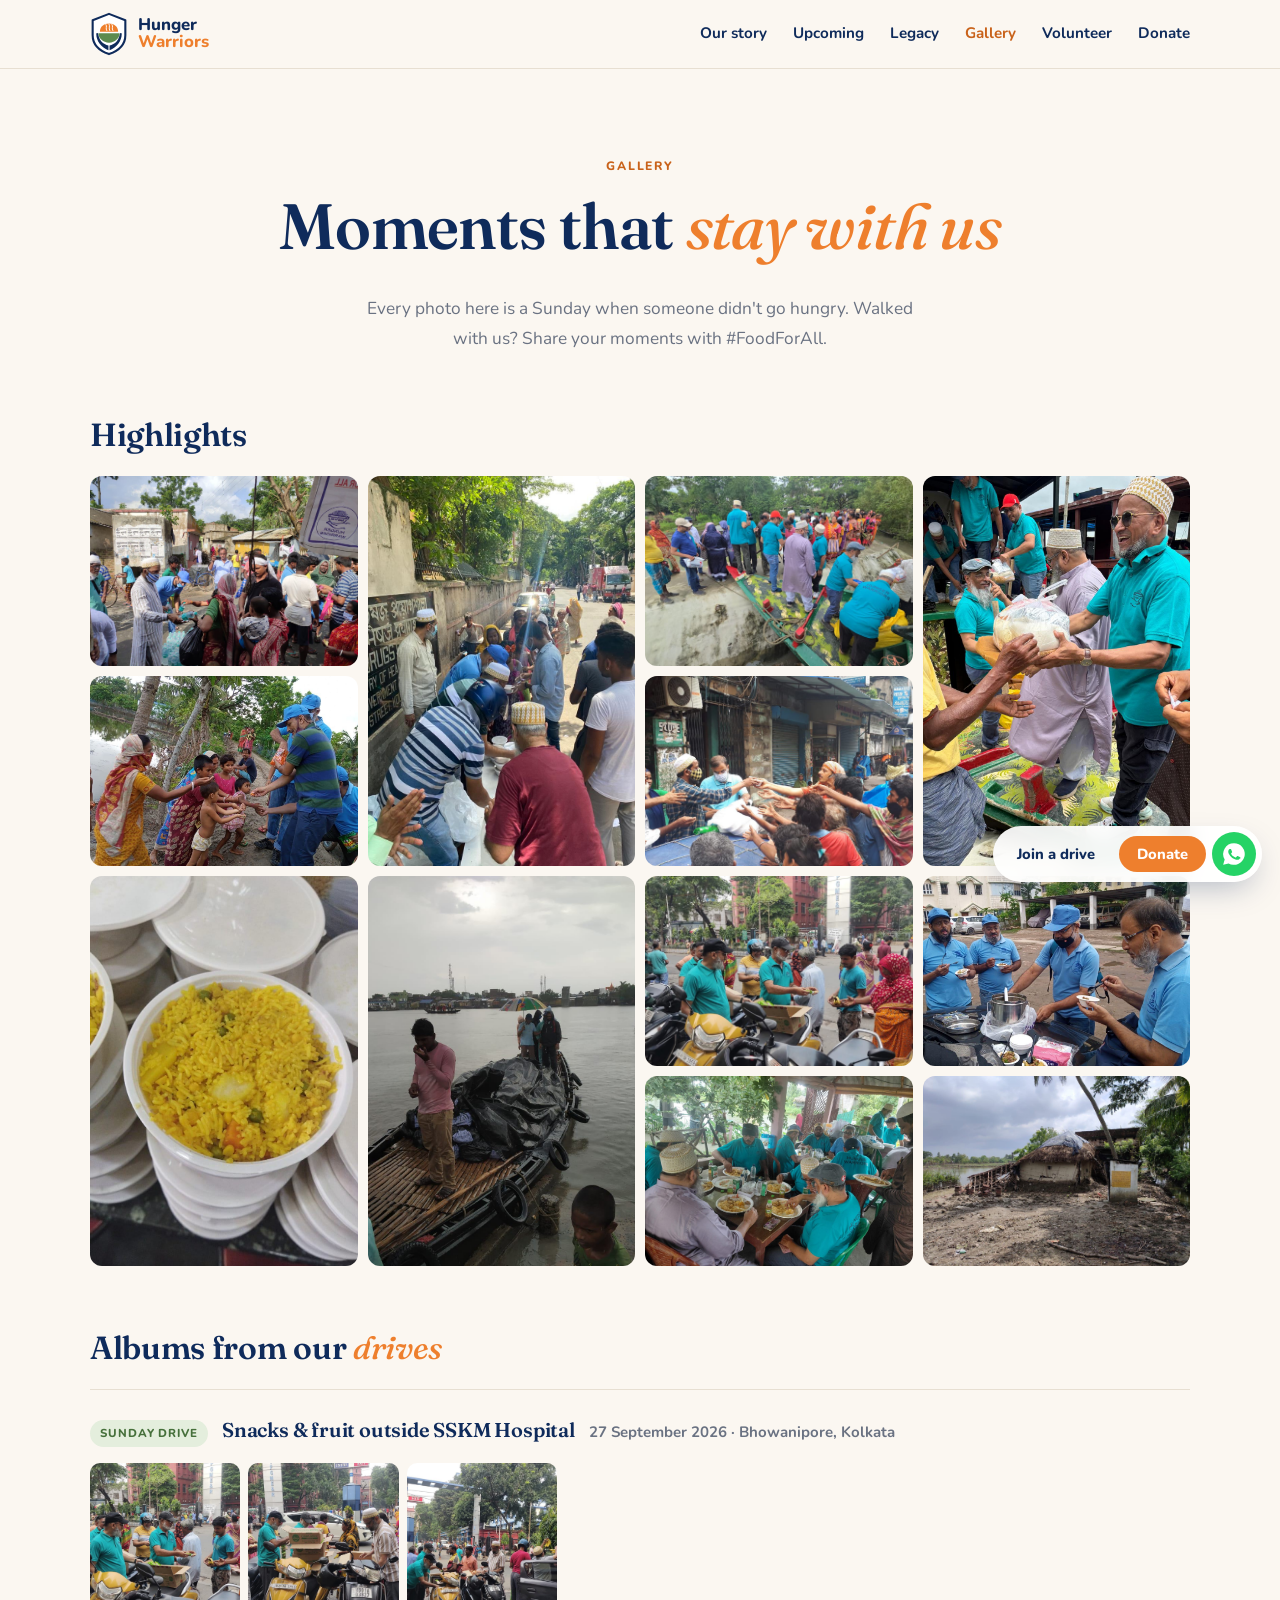
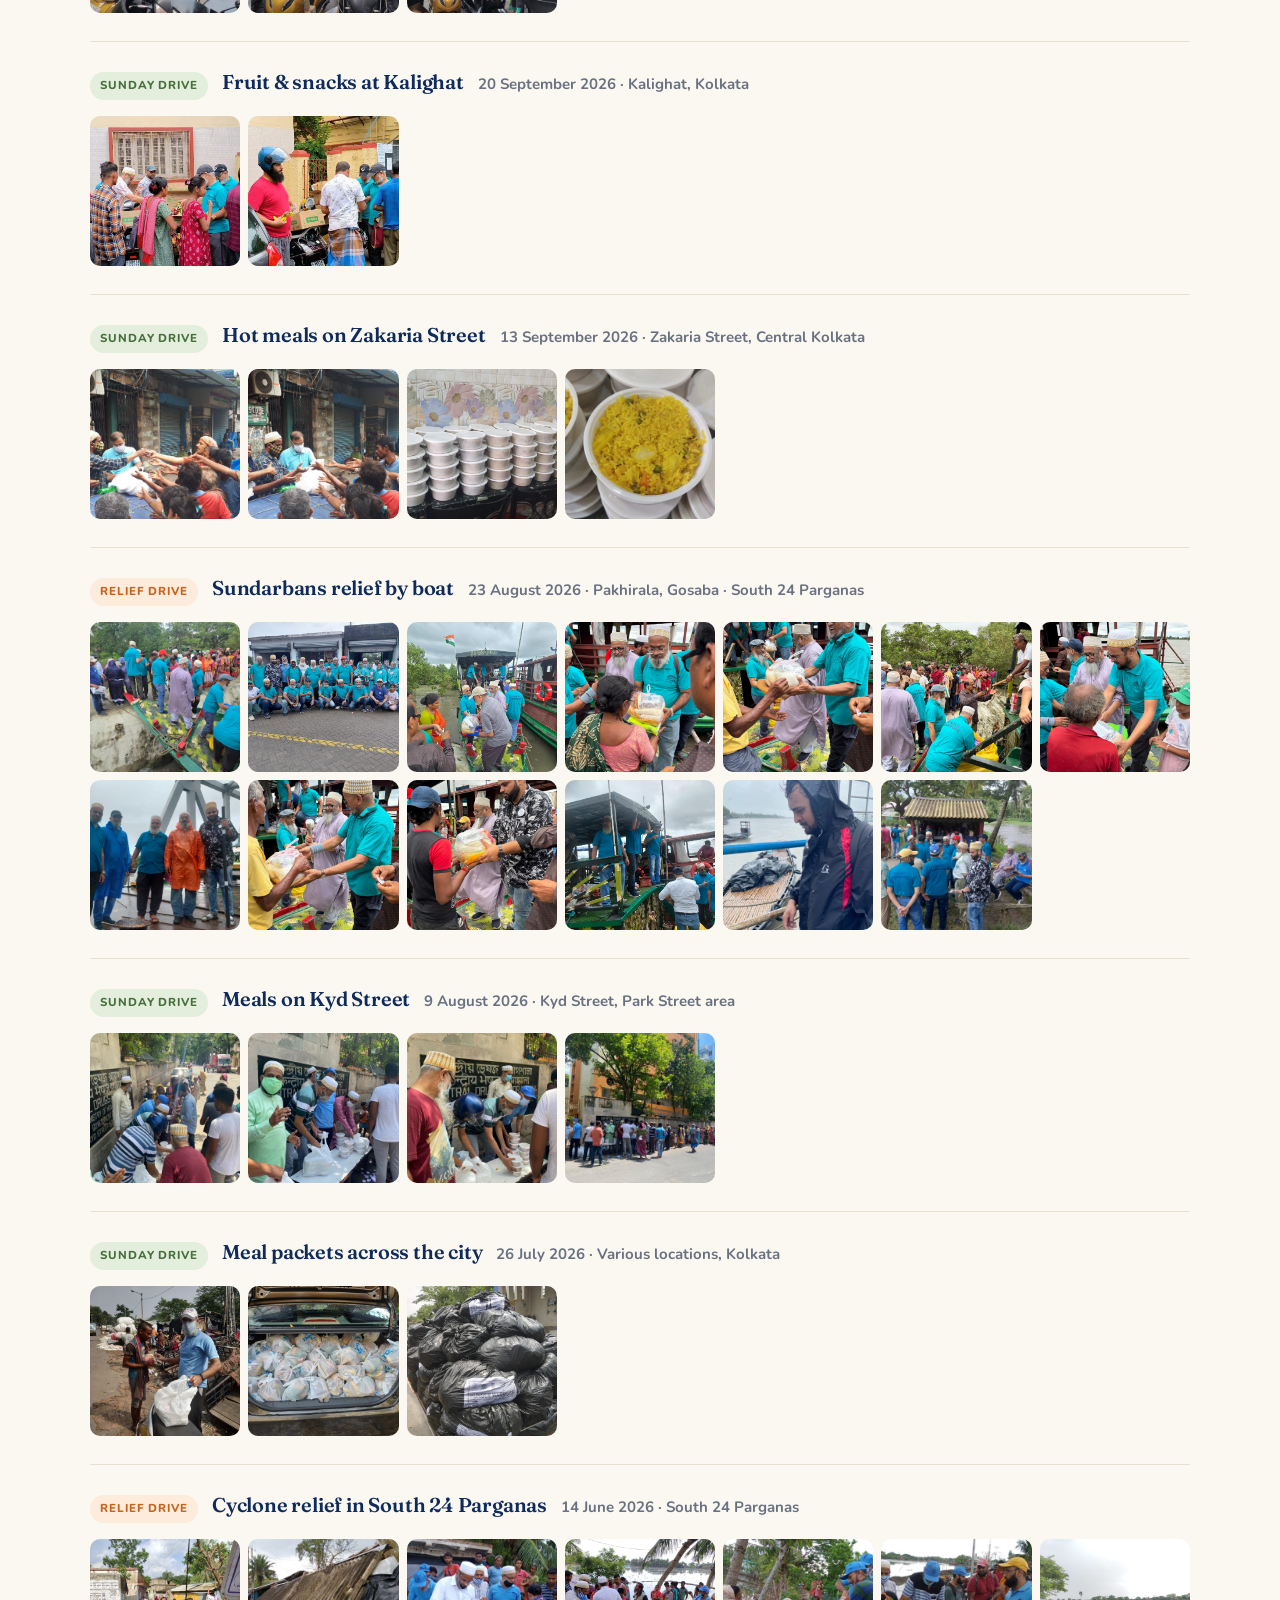
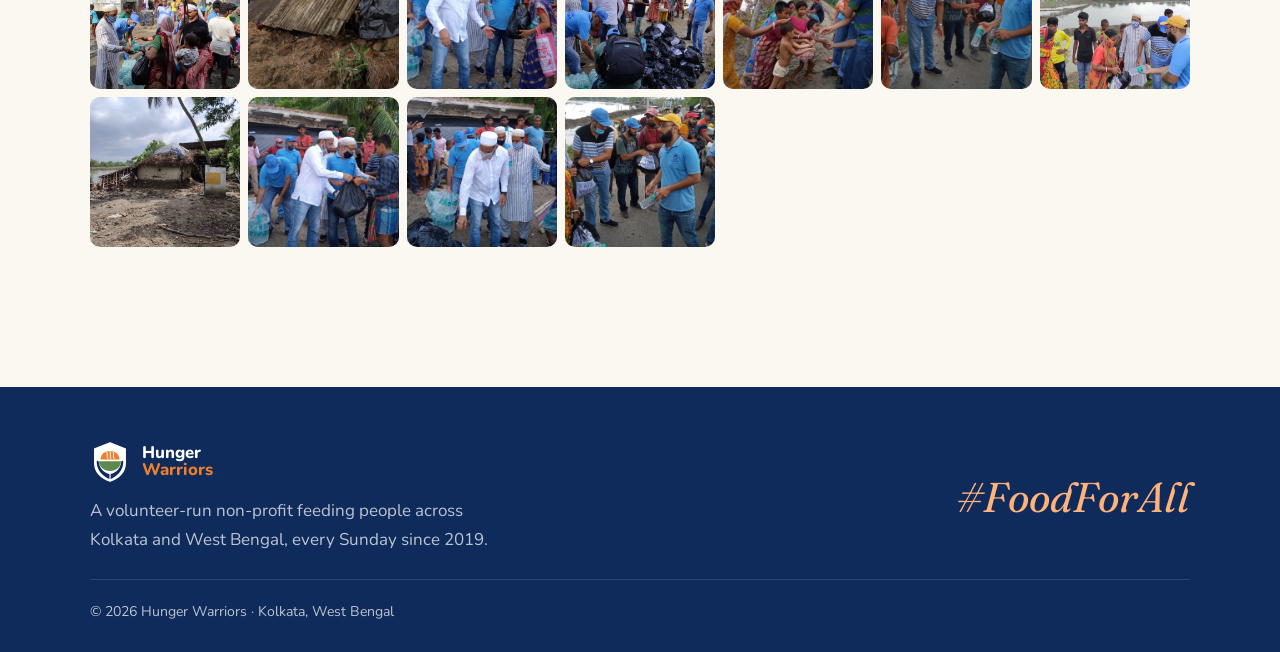
==== gallery.html @ 37ff7c11 "version 1" ====
<!doctype html>
<html lang="en">
<head>
  <meta charset="utf-8">
  <meta name="viewport" content="width=device-width, initial-scale=1">
  <title>Gallery · Hunger Warriors</title>
  <meta name="description" content="Photos from Hunger Warriors' Sunday food drives and relief drives across Kolkata and West Bengal. #FoodForAll">
  <meta name="theme-color" content="#0F2B5B">
  <meta property="og:title" content="Gallery · Hunger Warriors">
  <meta property="og:image" content="assets/img/team-group-photo.jpg">

  <link rel="icon" href="assets/logo-mark.svg" type="image/svg+xml">
  <link rel="preconnect" href="https://fonts.googleapis.com">
  <link rel="preconnect" href="https://fonts.gstatic.com" crossorigin>
  <link href="https://fonts.googleapis.com/css2?family=Fraunces:ital,opsz,wght@0,9..144,600;1,9..144,500&family=Nunito:wght@400;600;700;800&display=swap" rel="stylesheet">
  <link rel="stylesheet" href="css/style.css">
</head>
<body class="page-sub">
  <!-- Content comes from content/site.json ("gallery" for highlights, "pastDrives" for the albums). -->
  <a class="skip-link" href="#main">Skip to content</a>

  <header class="site-header scrolled">
    <div class="container header-inner">
      <a href="index.html" class="brand" aria-label="Hunger Warriors home">
        <img src="assets/logo-mark.svg" alt="" width="38" height="44">
        <span class="brand-word"><span class="bw-1">Hunger</span><span class="bw-2">Warriors</span></span>
      </a>
      <nav class="nav" id="nav" aria-label="Main">
        <a href="index.html#about">Our story</a>
        <a href="index.html#upcoming">Upcoming</a>
        <a href="index.html#legacy">Legacy</a>
        <a href="gallery.html" aria-current="page">Gallery</a>
        <a href="index.html#involved">Volunteer</a>
        <a href="index.html#donate">Donate</a>
      </nav>
      <button class="nav-toggle" aria-controls="nav" aria-expanded="false" aria-label="Open menu">
        <span></span><span></span><span></span>
      </button>
    </div>
  </header>

  <main id="main">
    <section class="page-intro">
      <div class="container">
        <p class="eyebrow" data-bind="gallery.eyebrow"></p>
        <h1 data-bind-rich="gallery.heading"></h1>
        <p class="lede" data-bind="gallery.intro"></p>
      </div>
    </section>

    <section class="gallery-block">
      <div class="container">
        <h2 class="block-title" data-bind-rich="gallery.highlightsHeading"></h2>
        <div class="gallery" id="gallery-grid"></div>
      </div>
    </section>

    <section class="gallery-block">
      <div class="container">
        <h2 class="block-title" data-bind-rich="gallery.albumsHeading"></h2>
        <div id="albums"></div>
      </div>
    </section>
  </main>

  <footer class="site-footer">
    <div class="container footer-grid">
      <div>
        <div class="footer-logo">
          <img src="assets/logo-mark.svg" alt="" width="40" height="46">
          <span class="brand-word"><span class="bw-1">Hunger</span><span class="bw-2">Warriors</span></span>
        </div>
        <p data-bind="footer.blurb"></p>
      </div>
      <p class="footer-hashtag" data-bind="site.hashtag"></p>
      <p class="footer-legal">© <span id="year"></span> <span data-bind="site.name"></span> · <span data-bind="site.city"></span></p>
    </div>
  </footer>

  <div class="dock is-active" id="dock">
    <a class="dock-btn dock-join" href="index.html#upcoming" data-bind="floatingButtons.join"></a>
    <a class="dock-btn dock-donate" href="index.html#donate" data-bind="floatingButtons.donate"></a>
    <a class="dock-wa" data-wa aria-label="Chat with us on WhatsApp">
      <svg viewBox="0 0 24 24" aria-hidden="true"><path d="M12 2a10 10 0 0 0-8.6 15.1L2 22l5-1.3A10 10 0 1 0 12 2zm5.3 14.1c-.2.6-1.3 1.2-1.8 1.2-.5.1-1 .1-3.2-.7-2.7-1.1-4.4-3.8-4.5-4-.1-.2-1.1-1.4-1.1-2.7s.7-1.9.9-2.2c.2-.3.5-.3.7-.3h.5c.2 0 .4 0 .6.5l.8 2c.1.2.1.4 0 .5l-.3.5-.4.4c-.1.1-.3.3-.1.6.2.3.7 1.2 1.6 1.9 1.1.9 2 1.2 2.3 1.4.3.1.5.1.6-.1l.9-1.1c.2-.3.4-.2.6-.1l1.9.9c.3.1.5.2.5.3.1.2.1.7-.1 1.3z"/></svg>
    </a>
  </div>

  <dialog class="lightbox" id="lightbox" aria-label="Photo viewer">
    <button class="lb-close" aria-label="Close">×</button>
    <button class="lb-nav lb-prev" aria-label="Previous photo">‹</button>
    <figure><img alt=""><figcaption></figcaption></figure>
    <button class="lb-nav lb-next" aria-label="Next photo">›</button>
  </dialog>

  <script src="js/main.js" defer></script>
</body>
</html>
---- css/style.css ----
/* =========================================================
   Hunger Warriors — styles
   Brand colours come from the logo. Edit the tokens to retheme.
   ========================================================= */

:root {
  --navy: #0F2B5B;
  --navy-deep: #0A1E40;
  --orange: #EE7F2D;
  --orange-deep: #C9621A;
  --orange-soft: #FDEBDC;
  --green: #5C8A4E;
  --green-deep: #46703B;
  --green-soft: #E4EEDD;
  --cream: #FBF7F1;
  --tint: #F4EEE4;
  --ink: #1C2434;
  --body: #3D4555;
  --muted: #6A7282;
  --line: #E7DFD2;

  --font-display: "Fraunces", Georgia, serif;
  --font-body: "Nunito", system-ui, -apple-system, "Segoe UI", sans-serif;

  --radius: 16px;
  --shadow: 0 1px 2px rgba(15, 43, 91, .05), 0 10px 30px -14px rgba(15, 43, 91, .22);
  --header-h: 68px;
}

/* ---------- Base ---------- */
*, *::before, *::after { box-sizing: border-box; }
html { scroll-behavior: smooth; scroll-padding-top: var(--header-h); -webkit-text-size-adjust: 100%; }
body {
  margin: 0; font-family: var(--font-body); font-size: 1.0625rem; line-height: 1.7;
  color: var(--body); background: var(--cream); -webkit-font-smoothing: antialiased; overflow-x: hidden;
}
img { max-width: 100%; display: block; }
a { color: inherit; }
button { font: inherit; }
[hidden] { display: none !important; }
h1, h2, h3 { font-family: var(--font-display); font-weight: 600; line-height: 1.15; margin: 0 0 .5em; color: var(--navy); letter-spacing: -.01em; }
h2 { font-size: clamp(1.9rem, 3.6vw, 2.7rem); }
h3 { font-size: 1.25rem; }
h1 em, h2 em { font-style: italic; font-weight: 500; color: var(--orange); }
p { margin: 0 0 1em; }

.container { width: 100%; max-width: 1140px; margin: 0 auto; padding: 0 20px; }
.section { padding: clamp(64px, 9vw, 112px) 0; }
.section-tint { background: var(--tint); }
.section-head { text-align: center; max-width: 620px; margin: 0 auto 48px; }
.lede { font-size: 1.08rem; color: var(--muted); }
.eyebrow { font-weight: 800; font-size: .76rem; letter-spacing: .16em; text-transform: uppercase; color: var(--orange-deep); margin-bottom: 12px; }
.eyebrow-light { color: #FFC08F; }
.muted { color: var(--muted); }
.small { font-size: .9rem; }
.center-actions { display: flex; flex-wrap: wrap; justify-content: center; align-items: center; gap: 14px 28px; margin-top: 36px; }
.text-link { font-weight: 800; color: var(--orange-deep); text-decoration: none; }
.text-link:hover { text-decoration: underline; }

.tag {
  display: inline-block; font-size: .72rem; font-weight: 800; letter-spacing: .08em; text-transform: uppercase;
  padding: 4px 10px; border-radius: 999px; background: var(--green-soft); color: var(--green-deep);
}
.tag-relief { background: var(--orange-soft); color: var(--orange-deep); }

.skip-link { position: absolute; left: -9999px; top: 8px; background: var(--navy); color: #fff; padding: 8px 14px; border-radius: 8px; z-index: 100; }
.skip-link:focus { left: 8px; }
:focus-visible { outline: 3px solid var(--orange); outline-offset: 3px; border-radius: 4px; }

.load-error { background: #FCE8E4; color: #8A2C1B; padding: 16px 20px; font-weight: 700; position: relative; z-index: 100; }

/* ---------- Buttons ---------- */
.btn {
  display: inline-flex; align-items: center; justify-content: center; gap: .5em;
  font: 800 1rem/1 var(--font-body); padding: 15px 26px; border-radius: 999px;
  text-decoration: none; border: 2px solid transparent; cursor: pointer;
  transition: transform .2s ease, background-color .2s ease, color .2s ease;
}
.btn:hover { transform: translateY(-2px); }
.btn-sm { padding: 9px 18px; font-size: .92rem; }
.btn-orange { background: var(--orange); color: #fff; }
.btn-orange:hover { background: var(--orange-deep); }
.btn-green { background: var(--green); color: #fff; }
.btn-green:hover { background: var(--green-deep); }
.btn-ghost { color: #fff; border-color: rgba(255, 255, 255, .75); }
.btn-ghost:hover { background: #fff; color: var(--navy); }
.btn-outline { border-color: var(--navy); color: var(--navy); background: transparent; }
.btn-outline:hover { background: var(--navy); color: #fff; }

/* ---------- Header ---------- */
.site-header { position: fixed; inset: 0 0 auto; z-index: 50; height: var(--header-h); transition: background-color .3s, box-shadow .3s; }
.site-header.scrolled { background: rgba(251, 247, 241, .95); backdrop-filter: blur(10px); -webkit-backdrop-filter: blur(10px); box-shadow: 0 1px 0 var(--line); }
.header-inner { height: 100%; display: flex; align-items: center; justify-content: space-between; }
.brand { display: flex; align-items: center; gap: 10px; text-decoration: none; }
.brand img { width: 38px; height: auto; }
.brand-word { display: flex; flex-direction: column; font-weight: 800; line-height: 1; font-size: 1.05rem; }
.bw-1 { color: #fff; transition: color .3s; }
.bw-2 { color: var(--orange); }
.scrolled .bw-1 { color: var(--navy); }

.nav { display: flex; align-items: center; gap: 26px; }
.nav a:not(.btn) { color: #fff; text-decoration: none; font-weight: 700; font-size: .95rem; transition: color .3s; }
.nav a:not(.btn):hover { color: #FFC08F; }
.scrolled .nav a:not(.btn) { color: var(--navy); }
.scrolled .nav a:not(.btn):hover, .nav a[aria-current="page"] { color: var(--orange-deep) !important; }

.nav-toggle { display: none; background: none; border: 0; width: 44px; height: 44px; padding: 10px; cursor: pointer; }
.nav-toggle span { display: block; height: 2px; background: #fff; margin: 5px 0; border-radius: 2px; transition: transform .3s, opacity .3s, background-color .3s; }
.scrolled .nav-toggle span, .nav-open .nav-toggle span { background: var(--navy); }
.nav-open .nav-toggle span:nth-child(1) { transform: translateY(7px) rotate(45deg); }
.nav-open .nav-toggle span:nth-child(2) { opacity: 0; }
.nav-open .nav-toggle span:nth-child(3) { transform: translateY(-7px) rotate(-45deg); }

/* ---------- Hero ---------- */
.hero { position: relative; min-height: 100vh; min-height: 100svh; display: flex; align-items: flex-end; color: #fff; overflow: hidden; background: var(--navy-deep); }
.hero-img { position: absolute; inset: 0; width: 100%; height: 100%; object-fit: cover; object-position: center 30%; }
.hero-shade { position: absolute; inset: 0; background: linear-gradient(0deg, rgba(10, 30, 64, .94) 0%, rgba(10, 30, 64, .72) 32%, rgba(10, 30, 64, .12) 62%, rgba(10, 30, 64, .35) 100%); }
.hero-content { position: relative; padding-top: 120px; padding-bottom: clamp(88px, 12vh, 130px); }
.hero h1 { color: #fff; font-size: clamp(2.5rem, 6vw, 4.6rem); max-width: 14ch; margin-bottom: 18px; }
.hero h1 em { color: #FFB27A; }
.hero-intro { max-width: 560px; font-size: clamp(1.04rem, 1.5vw, 1.18rem); color: rgba(255, 255, 255, .88); margin-bottom: 30px; }
.hero-actions { display: flex; flex-wrap: wrap; gap: 12px; }

/* ---------- Impact ---------- */
.impact { position: relative; z-index: 2; margin-top: -48px; }
.impact-grid { display: grid; grid-template-columns: repeat(4, 1fr); background: #fff; border-radius: var(--radius); box-shadow: var(--shadow); }
.stat { text-align: center; padding: 26px 12px; }
.stat + .stat { border-left: 1px solid var(--line); }
.stat-num { display: block; font-family: var(--font-display); font-size: clamp(1.8rem, 3.2vw, 2.5rem); font-weight: 600; color: var(--navy); line-height: 1.1; margin-bottom: 4px; }
.stat-label { font-weight: 700; color: var(--muted); font-size: .9rem; }

/* ---------- About ---------- */
.about-grid { display: grid; grid-template-columns: 1fr 1.05fr; gap: clamp(36px, 6vw, 80px); align-items: center; }
.about-img { width: 100%; aspect-ratio: 4 / 5; object-fit: cover; border-radius: var(--radius); box-shadow: var(--shadow); }
.mv { display: grid; grid-template-columns: 1fr 1fr; gap: 16px; margin-top: 28px; }
.mv > div { background: #fff; border-radius: 12px; padding: 20px; border-top: 3px solid var(--orange); }
.mv > div + div { border-top-color: var(--green); }
.mv h3 { font-size: 1.08rem; margin-bottom: .3em; }
.mv p { font-size: .96rem; color: var(--muted); margin: 0; }

/* ---------- What we do ---------- */
.work-grid { display: grid; grid-template-columns: 1fr 1fr; gap: 24px; }
.work-card { background: #fff; border-radius: var(--radius); overflow: hidden; box-shadow: var(--shadow); }
.work-card img { width: 100%; aspect-ratio: 16 / 9; object-fit: cover; }
.work-body { padding: 24px 26px 28px; }
.work-body .tag { margin-bottom: 12px; }
.work-body p { margin: 0; color: var(--muted); }

/* ---------- Upcoming ---------- */
.upcoming-grid { display: grid; grid-template-columns: .85fr 1.15fr; gap: clamp(32px, 5vw, 64px); align-items: start; }
.regular-card { background: var(--navy); color: rgba(255, 255, 255, .85); border-radius: var(--radius); padding: 24px 26px; margin-top: 8px; }
.regular-title { display: flex; align-items: center; gap: 10px; font-family: var(--font-display); font-size: 1.35rem; color: #fff; margin-bottom: 14px; }
.dot { width: 10px; height: 10px; border-radius: 50%; background: #7BD66B; box-shadow: 0 0 0 4px rgba(123, 214, 107, .25); }
.regular-card dl { display: grid; grid-template-columns: auto 1fr; gap: 8px 18px; margin: 0; font-size: .96rem; }
.regular-card dt { font-weight: 800; color: #FFC08F; }
.regular-card dd { margin: 0; }

.schedule { list-style: none; margin: 0; padding: 0; display: grid; gap: 14px; }
.drive { display: grid; grid-template-columns: auto 1fr auto; gap: 18px; align-items: center; background: #fff; border-radius: var(--radius); padding: 18px 20px; border: 1px solid var(--line); }
.drive-relief { border-color: rgba(238, 127, 45, .5); background: linear-gradient(90deg, var(--orange-soft), #fff 40%); }
.drive-date { width: 62px; text-align: center; border-radius: 12px; background: var(--tint); padding: 8px 0; line-height: 1.1; }
.drive-relief .drive-date { background: var(--orange); color: #fff; }
.dd-day { display: block; font-family: var(--font-display); font-size: 1.6rem; font-weight: 600; color: var(--navy); }
.drive-relief .dd-day { color: #fff; }
.dd-month { font-size: .75rem; font-weight: 800; text-transform: uppercase; letter-spacing: .1em; }
.drive-info h3 { font-size: 1.12rem; margin: 6px 0 2px; }
.drive-meta { font-size: .92rem; font-weight: 700; color: var(--navy); margin: 0; }
.drive-note { font-size: .92rem; color: var(--muted); margin: 4px 0 0; }
.drive-join { font-weight: 800; color: var(--green-deep); text-decoration: none; border: 2px solid var(--green); border-radius: 999px; padding: 8px 16px; font-size: .9rem; transition: background .2s, color .2s; }
.drive-join:hover { background: var(--green); color: #fff; }
.schedule-empty { padding: 24px; background: #fff; border-radius: var(--radius); color: var(--muted); }

/* ---------- Past drives ---------- */
.past-grid { display: grid; grid-template-columns: 1fr 1fr; gap: 24px; }
.past-card { background: #fff; border-radius: var(--radius); overflow: hidden; box-shadow: var(--shadow); display: flex; flex-direction: column; }
.past-photo { position: relative; padding: 0; border: 0; cursor: zoom-in; display: block; background: var(--tint); }
.past-photo img { width: 100%; aspect-ratio: 16 / 9; object-fit: cover; transition: opacity .3s; }
.past-photo:hover img { opacity: .9; }
.photo-count { position: absolute; right: 12px; bottom: 12px; background: rgba(10, 30, 64, .8); color: #fff; font-size: .8rem; font-weight: 800; padding: 5px 11px; border-radius: 999px; }
.past-body { padding: 22px 24px 26px; }
.past-meta { display: flex; align-items: center; gap: 10px; font-size: .88rem; font-weight: 700; color: var(--muted); margin-bottom: 10px; }
.past-body h3 { margin-bottom: 2px; }
.past-loc { font-size: .92rem; font-weight: 700; color: var(--navy); opacity: .75; margin-bottom: 10px; }
.past-body > p:not(.past-meta):not(.past-loc) { font-size: .98rem; }
.past-stats { list-style: none; padding: 14px 0 0; margin: 0; border-top: 1px solid var(--line); display: flex; flex-wrap: wrap; gap: 8px 22px; font-size: .9rem; color: var(--muted); }
.past-stats strong { font-family: var(--font-display); font-size: 1.2rem; color: var(--navy); font-weight: 600; margin-right: 3px; }

/* ---------- Gallery ---------- */
.gallery { display: grid; grid-template-columns: repeat(4, 1fr); grid-auto-rows: 190px; grid-auto-flow: dense; gap: 10px; }
.g-item { padding: 0; border: 0; overflow: hidden; border-radius: 12px; background: var(--tint); cursor: zoom-in; }
.g-item.tall { grid-row: span 2; }
.g-item img { width: 100%; height: 100%; object-fit: cover; transition: transform .6s ease; }
.g-item:hover img { transform: scale(1.04); }

/* ---------- Gallery page ---------- */
.page-sub { background: var(--cream); }
.page-intro { padding: calc(var(--header-h) + clamp(48px, 7vw, 88px)) 0 24px; text-align: center; }
.page-intro h1 { font-size: clamp(2.4rem, 5.5vw, 4rem); }
.page-intro h1 em { font-style: italic; font-weight: 500; color: var(--orange); }
.page-intro .lede { max-width: 560px; margin: 0 auto; }
.gallery-block { padding: 40px 0 24px; }
.gallery-block:last-of-type { padding-bottom: clamp(72px, 9vw, 112px); }
.block-title { font-size: clamp(1.5rem, 2.8vw, 2rem); margin-bottom: 22px; }
.album { padding: 28px 0; border-top: 1px solid var(--line); }
.album-head { display: flex; flex-wrap: wrap; align-items: baseline; gap: 6px 14px; margin-bottom: 16px; }
.album-head h3 { margin: 0; }
.album-head p { margin: 0; color: var(--muted); font-size: .94rem; font-weight: 700; }
.album-grid { display: grid; grid-template-columns: repeat(auto-fill, minmax(150px, 1fr)); gap: 8px; }
.album-item { padding: 0; border: 0; aspect-ratio: 1; overflow: hidden; border-radius: 10px; cursor: zoom-in; background: var(--tint); }
.album-item img { width: 100%; height: 100%; object-fit: cover; transition: transform .5s ease; }
.album-item:hover img { transform: scale(1.05); }

/* ---------- Lightbox ---------- */
.lightbox { border: 0; padding: 0; background: transparent; max-width: 100vw; max-height: 100vh; width: 100vw; height: 100vh; }
.lightbox::backdrop { background: rgba(8, 18, 38, .94); }
.lightbox[open] { display: grid; place-items: center; }
.lightbox figure { margin: 0; text-align: center; }
.lightbox img { max-width: min(92vw, 1400px); max-height: 82vh; border-radius: 8px; object-fit: contain; margin: 0 auto; }
.lightbox figcaption { color: rgba(255, 255, 255, .8); font-size: .92rem; margin-top: 12px; padding: 0 16px; }
.lb-close, .lb-nav { position: fixed; background: rgba(255, 255, 255, .12); color: #fff; border: 0; border-radius: 50%; width: 48px; height: 48px; font-size: 2rem; line-height: 1; cursor: pointer; display: grid; place-items: center; }
.lb-close:hover, .lb-nav:hover { background: rgba(255, 255, 255, .25); }
.lb-close { top: 16px; right: 16px; }
.lb-prev { left: 16px; top: 50%; transform: translateY(-50%); }
.lb-next { right: 16px; top: 50%; transform: translateY(-50%); }

/* ---------- Get involved ---------- */
.join-card { display: grid; grid-template-columns: 1fr 1fr; gap: clamp(32px, 5vw, 56px); background: #fff; border-radius: 22px; padding: clamp(26px, 4.5vw, 52px); box-shadow: var(--shadow); max-width: 1100px; }
.ways { list-style: none; padding: 0; margin: 20px 0 0; display: grid; gap: 14px; }
.ways li { padding-left: 18px; border-left: 3px solid var(--green-soft); font-size: .98rem; color: var(--muted); }
.ways strong { display: block; color: var(--navy); }
.join-form { display: grid; grid-template-columns: 1fr 1fr; gap: 14px; align-content: start; }
.field { display: flex; flex-direction: column; gap: 6px; }
.field-full { grid-column: 1 / -1; }
.field label { font-weight: 800; font-size: .86rem; color: var(--navy); }
.opt { font-weight: 600; color: var(--muted); }
.field input, .field select, .field textarea {
  font: inherit; font-size: 1rem; color: var(--ink); width: 100%;
  padding: 12px 14px; border: 1.5px solid var(--line); border-radius: 10px; background: var(--cream);
  transition: border-color .2s, box-shadow .2s, background-color .2s;
}
.field input:focus, .field select:focus, .field textarea:focus { outline: none; border-color: var(--green); background: #fff; box-shadow: 0 0 0 4px var(--green-soft); }
.field .invalid { border-color: #C9412B; }
.form-error { grid-column: 1 / -1; color: #B23A26; font-weight: 700; margin: 0; font-size: .92rem; }

/* ---------- Donate ---------- */
.donate { background: var(--navy-deep); color: rgba(255, 255, 255, .85); }
.donate h2 { color: #fff; }
.donate h2 em { color: #FFB27A; }
.donate .lede { color: rgba(255, 255, 255, .75); }
.donate-grid { display: grid; grid-template-columns: 1.1fr .9fr; gap: clamp(36px, 6vw, 80px); align-items: center; }
.tax-note { font-size: .92rem; margin-top: 16px; }

/* Impact calculator */
.calc { margin-top: 26px; padding: 26px; border-radius: 20px; background: rgba(255, 255, 255, .05); border: 1px solid rgba(255, 255, 255, .12); }
.calc h3 { color: #fff; font-size: 1.15rem; margin-bottom: 14px; }
.calc-amount { display: flex; align-items: baseline; gap: 6px; border-bottom: 2px solid rgba(255, 255, 255, .25); padding-bottom: 6px; margin-bottom: 18px; cursor: text; transition: border-color .2s; }
.calc-amount:focus-within { border-color: var(--orange); }
.calc-rupee { font-family: var(--font-display); font-size: 2.2rem; color: #FFB27A; }
.calc-amount input { flex: 1; min-width: 0; background: none; border: 0; outline: none; color: #fff; font-family: var(--font-display); font-weight: 600; font-size: clamp(2.2rem, 5vw, 3rem); line-height: 1.1; padding: 0; }
.calc-range { -webkit-appearance: none; appearance: none; width: 100%; height: 6px; border-radius: 99px; background: linear-gradient(90deg, var(--orange) var(--fill, 0%), rgba(255, 255, 255, .18) var(--fill, 0%)); outline: none; cursor: pointer; }
.calc-range::-webkit-slider-thumb { -webkit-appearance: none; width: 24px; height: 24px; border-radius: 50%; background: #fff; border: 5px solid var(--orange); box-shadow: 0 2px 8px rgba(0, 0, 0, .3); }
.calc-range::-moz-range-thumb { width: 16px; height: 16px; border-radius: 50%; background: #fff; border: 5px solid var(--orange); }
.calc-presets { display: flex; flex-wrap: wrap; gap: 8px; margin: 18px 0 22px; }
.chip { background: transparent; color: rgba(255, 255, 255, .85); border: 1.5px solid rgba(255, 255, 255, .25); border-radius: 999px; padding: 6px 14px; font-weight: 700; font-size: .88rem; cursor: pointer; transition: all .2s; }
.chip:hover { border-color: #FFB27A; color: #fff; }
.chip.active { background: var(--orange); border-color: var(--orange); color: #fff; }
.calc-intro { font-size: .8rem; font-weight: 800; letter-spacing: .12em; text-transform: uppercase; color: rgba(255, 255, 255, .55); margin-bottom: 8px; }
.calc-results { list-style: none; padding: 0; margin: 0; }
.calc-row { display: flex; align-items: baseline; gap: 12px; max-height: 0; opacity: 0; overflow: hidden; transform: translateY(8px); transition: max-height .45s ease, opacity .35s ease, transform .45s ease, padding .45s ease; }
.calc-row.on { max-height: 70px; opacity: 1; transform: none; padding: 7px 0; }
.calc-row + .calc-row.on { border-top: 1px solid rgba(255, 255, 255, .08); }
.calc-label { color: rgba(255, 255, 255, .85); }
.odo { display: inline-flex; font-family: var(--font-display); font-weight: 600; font-size: 1.9rem; line-height: 1; color: #FFB27A; min-width: 2.2ch; font-variant-numeric: tabular-nums; }
.odo-d { display: inline-block; height: 1em; overflow: hidden; }
.odo-s { display: flex; flex-direction: column; transition: transform .8s cubic-bezier(.2, .8, .2, 1); }
.odo-s span { height: 1em; line-height: 1; }
.calc-next { margin: 16px 0 0; font-size: .95rem; color: rgba(255, 255, 255, .7); }
.calc-next strong { color: #fff; }

.scan-hint { font-weight: 800; color: var(--navy); margin: -6px 0 14px; }
.after-donating { margin: 18px 0 0; padding: 16px; border-radius: 12px; background: var(--green-soft); color: var(--green-deep); font-size: .94rem; line-height: 1.55; text-align: left; }
.donate-card { background: #fff; color: var(--body); border-radius: 22px; padding: 30px; text-align: center; box-shadow: 0 30px 60px -24px rgba(0, 0, 0, .6); max-width: 400px; justify-self: center; width: 100%; }
.donate-card h3 { font-size: 1.15rem; }
.qr { width: 230px; margin: 16px auto 18px; border-radius: 12px; }
.upi-app-btn { display: none; width: 100%; margin-bottom: 16px; }
.upi-row { display: flex; gap: 8px; justify-content: center; align-items: center; flex-wrap: wrap; margin-bottom: 8px; }
.upi-row code { font-family: ui-monospace, SFMono-Regular, Menlo, monospace; background: var(--cream); padding: 8px 12px; border-radius: 8px; font-size: .88rem; color: var(--navy); word-break: break-all; }
.bank { text-align: left; border-top: 1px solid var(--line); padding-top: 12px; margin: 12px 0; }
.bank summary { cursor: pointer; font-weight: 800; color: var(--navy); }
.bank dl { display: grid; grid-template-columns: auto 1fr; gap: 6px 14px; margin: 12px 0 0; font-size: .93rem; }
.bank dt { color: var(--muted); font-weight: 700; }
.bank dd { margin: 0; }

/* ---------- Contact ---------- */
.contact-grid { display: grid; grid-template-columns: 1fr 1.1fr; gap: clamp(36px, 6vw, 80px); align-items: center; }
.contact-list { list-style: none; padding: 0; margin: 24px 0; display: grid; gap: 14px; }
.contact-list li { display: flex; flex-direction: column; font-weight: 700; color: var(--navy); }
.contact-list a { text-decoration: none; }
.contact-list a:hover { color: var(--orange-deep); }
.c-label { font-size: .74rem; letter-spacing: .12em; text-transform: uppercase; color: var(--muted); font-weight: 800; }
.socials { display: flex; gap: 10px; }
.social { width: 44px; height: 44px; border-radius: 50%; display: grid; place-items: center; background: #fff; box-shadow: 0 1px 3px rgba(15, 43, 91, .12); transition: background .2s; }
.social svg { width: 20px; height: 20px; fill: var(--navy); }
.social:hover { background: var(--orange); }
.social:hover svg { fill: #fff; }
.map-wrap { border-radius: var(--radius); overflow: hidden; box-shadow: var(--shadow); aspect-ratio: 4 / 3; background: var(--tint); }
.map-wrap iframe { width: 100%; height: 100%; border: 0; }

/* ---------- Footer ---------- */
.site-footer { background: var(--navy); color: rgba(255, 255, 255, .72); padding: 52px 0 28px; }
.footer-grid { display: grid; grid-template-columns: 1fr auto; gap: 24px 40px; align-items: center; }
.footer-logo { display: flex; align-items: center; gap: 12px; margin-bottom: 12px; }
.footer-logo .bw-1 { color: #fff; }
.footer-grid p { margin: 0; max-width: 420px; }
.footer-hashtag { font-family: var(--font-display); font-style: italic; font-size: clamp(1.8rem, 4vw, 2.6rem); color: #FFB27A; }
.footer-legal { grid-column: 1 / -1; border-top: 1px solid rgba(255, 255, 255, .12); padding-top: 20px; font-size: .88rem; max-width: none !important; }

/* ---------- Floating action dock ----------
   WhatsApp is always visible. Join + Donate slide in once the hero
   (which has its own buttons) scrolls away. */
.dock {
  position: fixed; right: 18px; bottom: 18px; z-index: 40;
  display: flex; align-items: center; gap: 6px; padding: 6px;
  border-radius: 999px; background: rgba(255, 255, 255, 0);
  transition: background-color .35s, box-shadow .35s, backdrop-filter .35s;
}
.dock.is-active { background: rgba(255, 255, 255, .92); box-shadow: 0 12px 32px -10px rgba(15, 43, 91, .35); backdrop-filter: blur(10px); -webkit-backdrop-filter: blur(10px); }
.dock-btn {
  font-weight: 800; font-size: .92rem; text-decoration: none; white-space: nowrap;
  padding: 11px 18px; border-radius: 999px; line-height: 1;
  max-width: 0; padding-left: 0; padding-right: 0; opacity: 0; overflow: hidden; pointer-events: none;
  transition: max-width .4s ease, padding .4s ease, opacity .3s ease, background-color .2s, color .2s;
}
.dock.is-active .dock-btn { max-width: 160px; padding-left: 18px; padding-right: 18px; opacity: 1; pointer-events: auto; }
.dock.is-active.at-donate .dock-donate { max-width: 0; padding-left: 0; padding-right: 0; opacity: 0; pointer-events: none; }
.dock-join { color: var(--navy); }
.dock-join:hover { background: var(--tint); }
.dock-donate { background: var(--orange); color: #fff; }
.dock-donate:hover { background: var(--orange-deep); }
.dock-wa { flex: none; width: 50px; height: 50px; border-radius: 50%; background: #25D366; display: grid; place-items: center; box-shadow: 0 8px 20px -6px rgba(0, 0, 0, .3); transition: transform .2s; }
.dock.is-active .dock-wa { box-shadow: none; width: 44px; height: 44px; }
.dock-wa:hover { transform: scale(1.07); }
.dock-wa svg { width: 26px; height: 26px; fill: #fff; }

.sr-only { position: absolute; width: 1px; height: 1px; overflow: hidden; clip: rect(0 0 0 0); white-space: nowrap; }

/* ---------- Scroll reveal ---------- */
.js .reveal { opacity: 0; transform: translateY(20px); transition: opacity .7s ease, transform .7s ease; }
.js .reveal.in { opacity: 1; transform: none; }

/* ---------- Responsive ---------- */
@media (max-width: 960px) {
  .nav-toggle { display: block; position: relative; z-index: 60; }
  .nav { position: fixed; inset: 0; background: var(--cream); flex-direction: column; justify-content: center; gap: 24px; opacity: 0; visibility: hidden; transition: opacity .3s, visibility .3s; }
  .nav a:not(.btn) { color: var(--navy) !important; font-family: var(--font-display); font-size: 1.6rem; }
  .nav-open .nav { opacity: 1; visibility: visible; }
  .nav-open .bw-1 { color: var(--navy); }

  .impact-grid { grid-template-columns: repeat(2, 1fr); }
  .stat:nth-child(3) { border-left: 0; }
  .stat:nth-child(n+3) { border-top: 1px solid var(--line); }
  .about-grid, .upcoming-grid, .donate-grid, .contact-grid, .join-card { grid-template-columns: 1fr; }
  .about-img { aspect-ratio: 16 / 10; }
  .gallery { grid-template-columns: repeat(3, 1fr); }
}

@media (max-width: 680px) {
  body { font-size: 1rem; }
  .container { padding: 0 16px; }
  .hero { flex-direction: column; align-items: stretch; min-height: 0; }
  .hero-img { position: relative; height: auto; aspect-ratio: 16 / 11; object-position: center 22%; }
  .hero-shade { display: none; }
  .hero-content { padding-top: 28px; padding-bottom: 84px; }
  .hero-actions .btn { flex: 1 1 100%; }
  .site-header:not(.scrolled) { background: linear-gradient(180deg, rgba(10, 30, 64, .55), transparent); }
  .impact { margin-top: -52px; }
  .mv, .work-grid, .past-grid, .join-form { grid-template-columns: 1fr; }
  .drive { grid-template-columns: auto 1fr; }
  .drive-join { grid-column: 1 / -1; text-align: center; }
  .gallery { grid-template-columns: repeat(2, 1fr); grid-auto-rows: 150px; }
  .upi-app-btn { display: flex; }
  .scan-hint { display: none; }
  .calc { padding: 20px; }
  .footer-grid { grid-template-columns: 1fr; }
  .site-footer { padding-bottom: 96px; }

  /* Dock becomes a bottom bar once active */
  .dock { right: 12px; bottom: 12px; }
  .dock.is-active { left: 12px; }
  .dock.is-active .dock-btn { flex: 1; max-width: none; text-align: center; padding: 13px 10px; }
  .dock.is-active.at-donate .dock-donate { flex: 0; }
  .lb-nav { top: auto; bottom: 20px; transform: none; }
}

@media (prefers-reduced-motion: reduce) {
  *, *::before, *::after { animation: none !important; transition: none !important; }
  html { scroll-behavior: auto; }
  .js .reveal { opacity: 1; transform: none; }
}
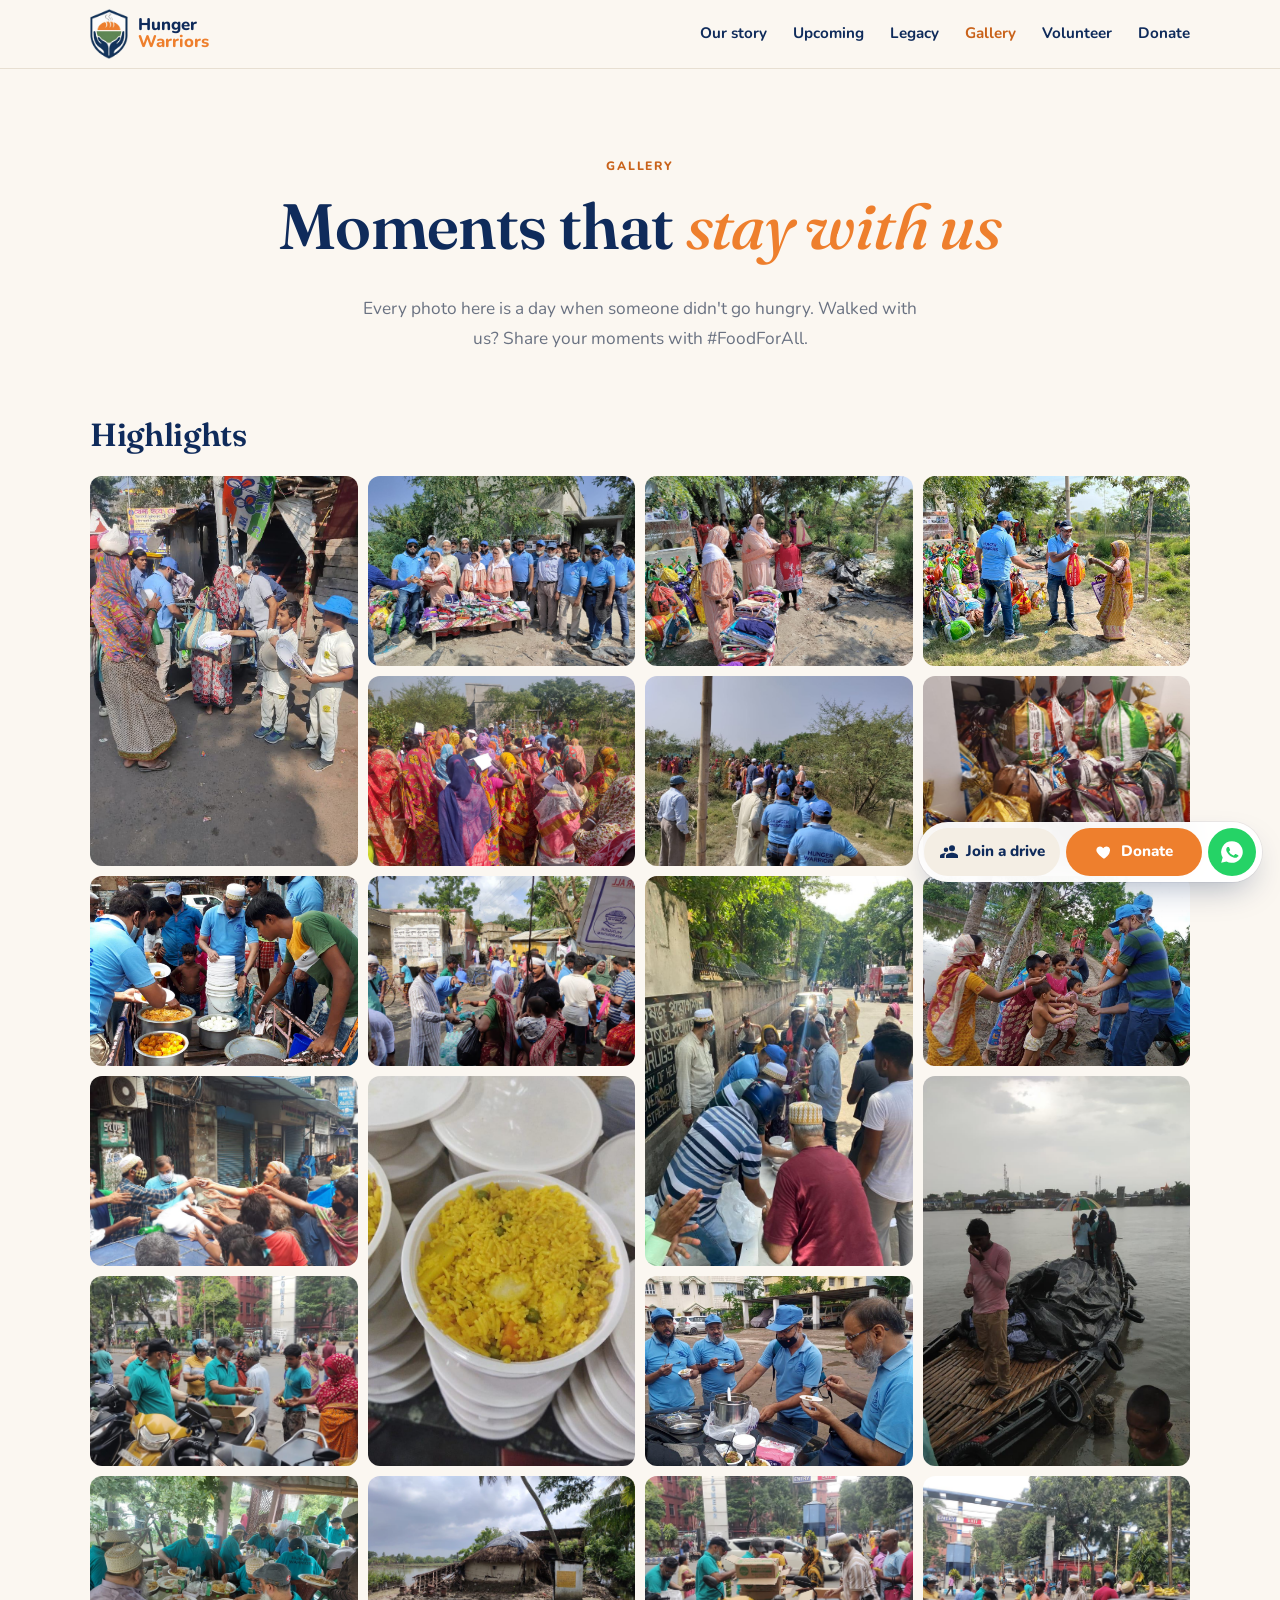
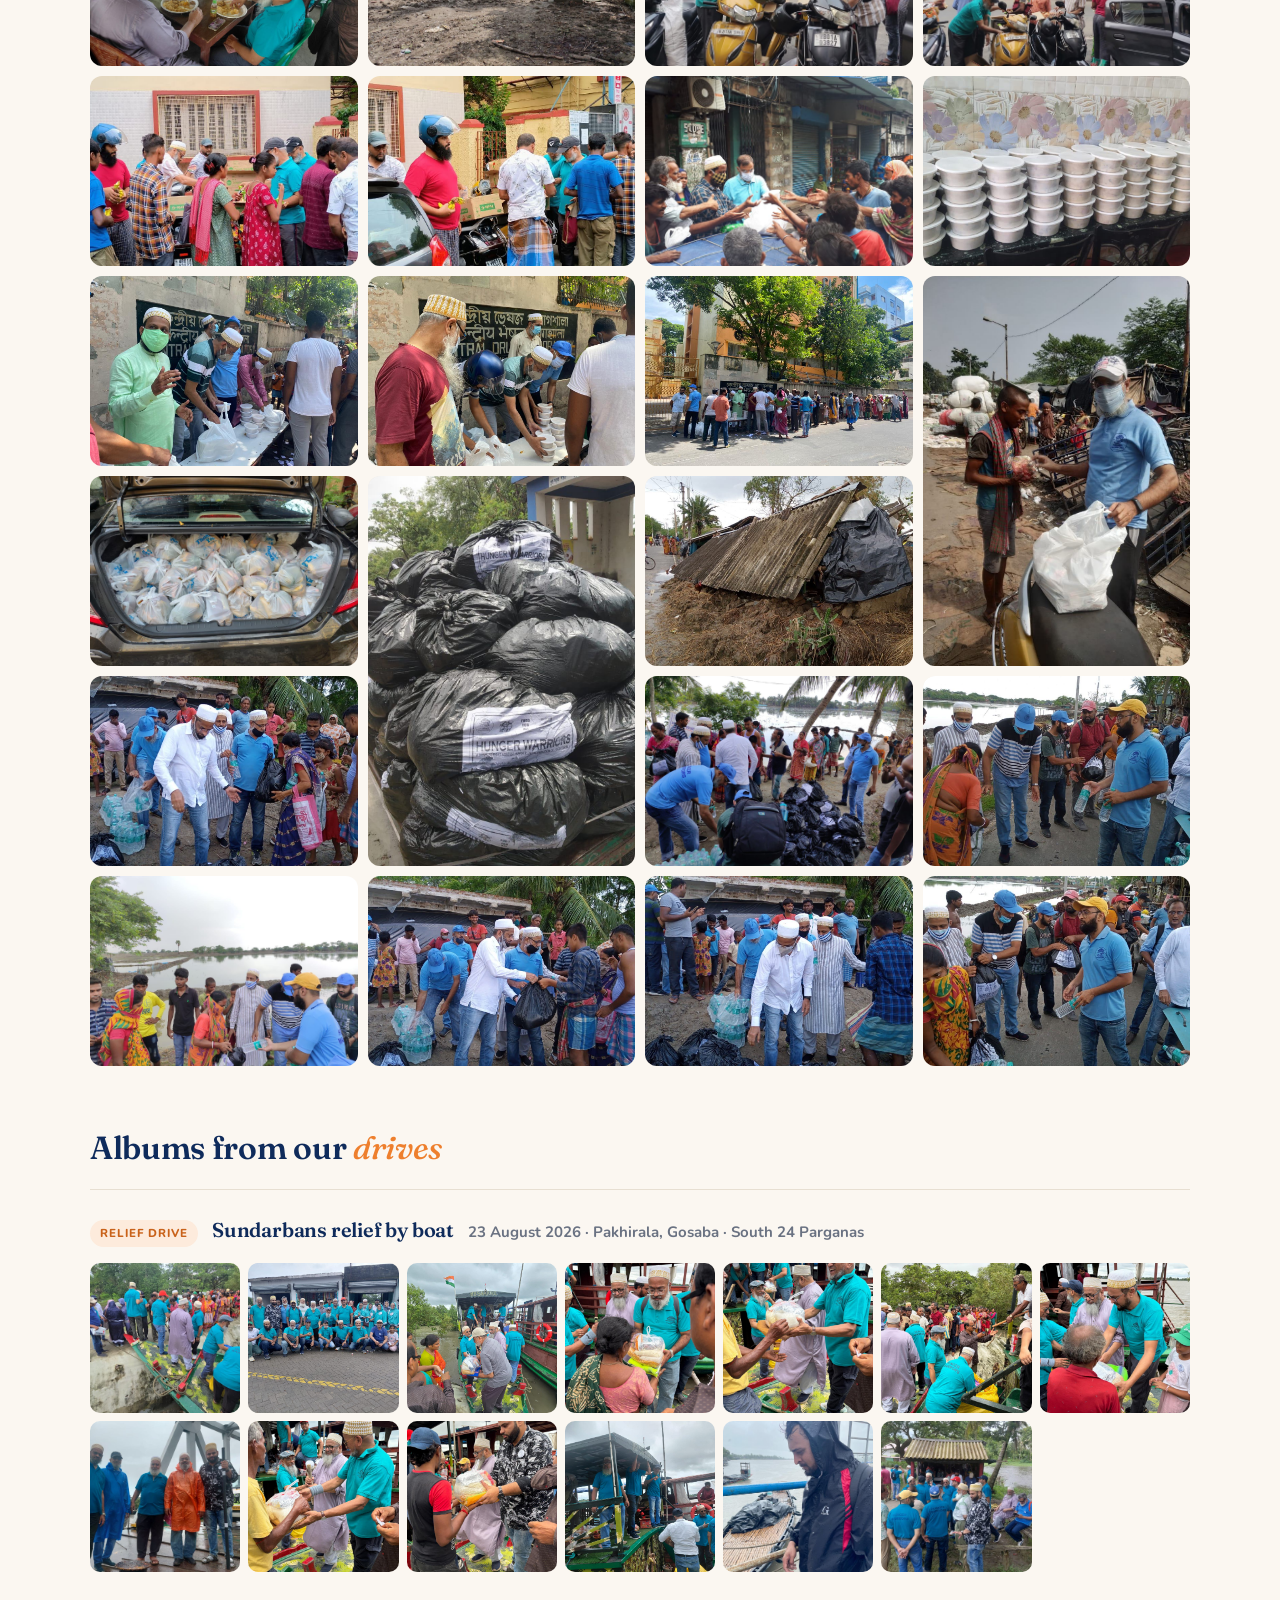
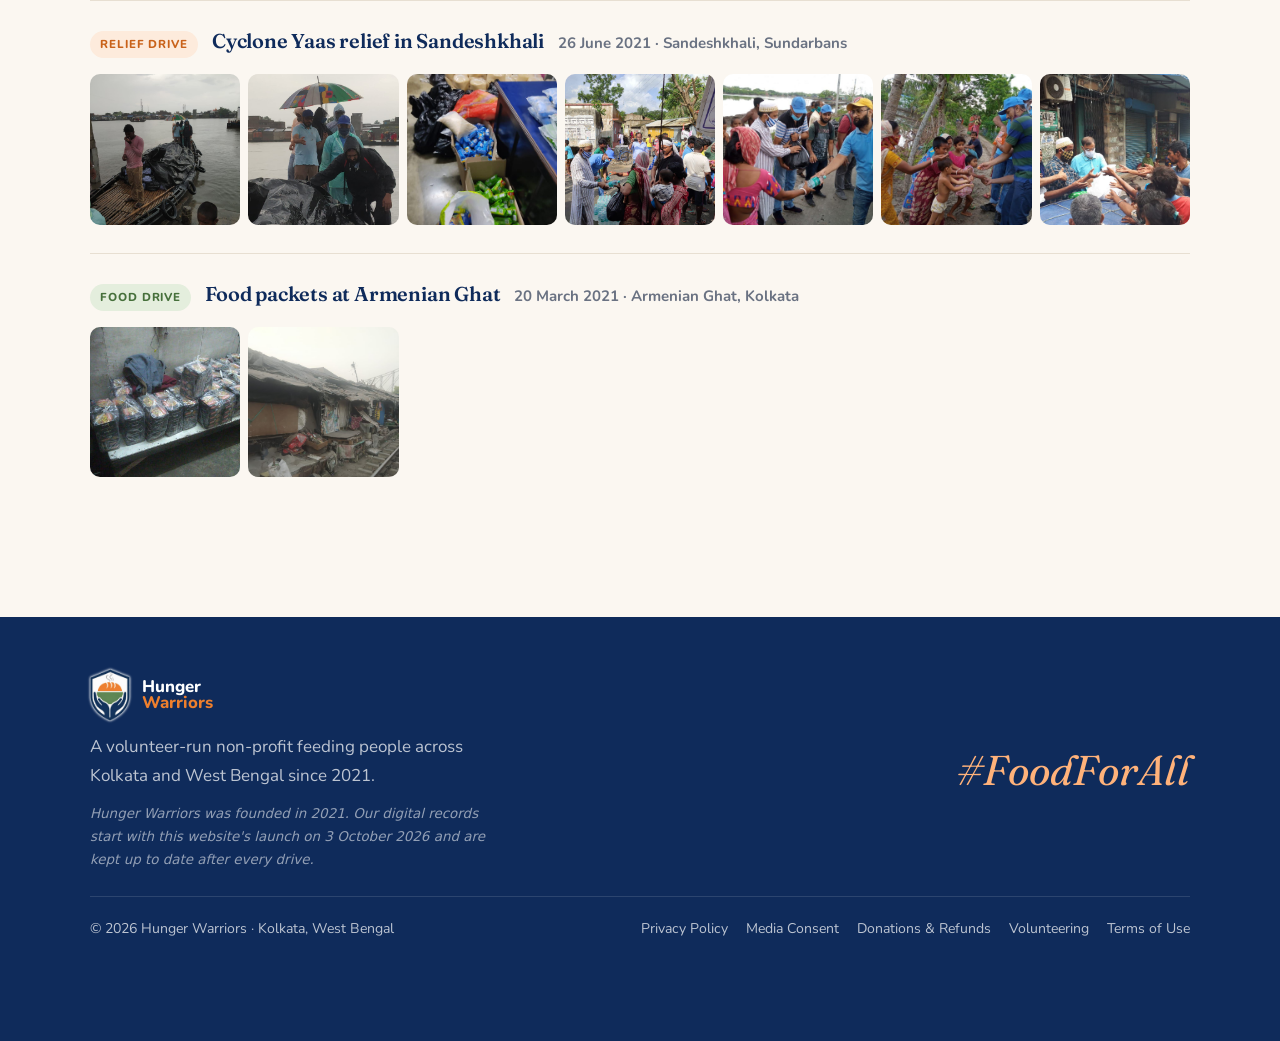
==== commit 09121776: "fixed minor things" ====
--- a/gallery.html
+++ b/gallery.html
@@ -2,14 +2,15 @@
 <html lang="en">
 <head>
   <meta charset="utf-8">
-  <meta name="viewport" content="width=device-width, initial-scale=1">
+  <meta name="viewport" content="width=device-width, initial-scale=1, viewport-fit=cover">
   <title>Gallery · Hunger Warriors</title>
   <meta name="description" content="Photos from Hunger Warriors' Sunday food drives and relief drives across Kolkata and West Bengal. #FoodForAll">
   <meta name="theme-color" content="#0F2B5B">
   <meta property="og:title" content="Gallery · Hunger Warriors">
-  <meta property="og:image" content="assets/img/team-group-photo.jpg">
+  <meta property="og:image" content="assets/img/drives/relief/2026-08-23-sundarbans-boat/team-group-photo.jpg">
 
-  <link rel="icon" href="assets/logo-mark.svg" type="image/svg+xml">
+  <link rel="icon" href="assets/favicon.png" type="image/png">
+  <link rel="apple-touch-icon" href="assets/apple-touch-icon.png">
   <link rel="preconnect" href="https://fonts.googleapis.com">
   <link rel="preconnect" href="https://fonts.gstatic.com" crossorigin>
   <link href="https://fonts.googleapis.com/css2?family=Fraunces:ital,opsz,wght@0,9..144,600;1,9..144,500&family=Nunito:wght@400;600;700;800&display=swap" rel="stylesheet">
@@ -22,7 +23,7 @@
   <header class="site-header scrolled">
     <div class="container header-inner">
       <a href="index.html" class="brand" aria-label="Hunger Warriors home">
-        <img src="assets/logo-mark.svg" alt="" width="38" height="44">
+        <img src="assets/logo-mark.png" alt="" width="38" height="49">
         <span class="brand-word"><span class="bw-1">Hunger</span><span class="bw-2">Warriors</span></span>
       </a>
       <nav class="nav" id="nav" aria-label="Main">
@@ -67,19 +68,29 @@
     <div class="container footer-grid">
       <div>
         <div class="footer-logo">
-          <img src="assets/logo-mark.svg" alt="" width="40" height="46">
+          <img src="assets/logo-mark.png" alt="" width="40" height="52">
           <span class="brand-word"><span class="bw-1">Hunger</span><span class="bw-2">Warriors</span></span>
         </div>
         <p data-bind="footer.blurb"></p>
+        <p class="footer-records" data-bind="footer.recordsNote"></p>
       </div>
       <p class="footer-hashtag" data-bind="site.hashtag"></p>
-      <p class="footer-legal">© <span id="year"></span> <span data-bind="site.name"></span> · <span data-bind="site.city"></span></p>
+      <div class="footer-legal">
+        <p>© <span id="year"></span> <span data-bind="site.name"></span> · <span data-bind="site.city"></span></p>
+        <nav class="footer-links" id="footer-links" aria-label="Policies"></nav>
+      </div>
     </div>
   </footer>
 
   <div class="dock is-active" id="dock">
-    <a class="dock-btn dock-join" href="index.html#upcoming" data-bind="floatingButtons.join"></a>
-    <a class="dock-btn dock-donate" href="index.html#donate" data-bind="floatingButtons.donate"></a>
+    <a class="dock-btn dock-join" href="index.html#upcoming">
+      <svg viewBox="0 0 24 24" aria-hidden="true"><path d="M16 11a4 4 0 1 0-4-4 4 4 0 0 0 4 4zM8 12a3 3 0 1 0-3-3 3 3 0 0 0 3 3zm8 1c-2.7 0-8 1.3-8 4v3h16v-3c0-2.7-5.3-4-8-4zm-8 .2C5.3 13.2 0 14.5 0 17v3h6v-3c0-1.5.8-2.8 2.2-3.8z"/></svg>
+      <span data-bind="floatingButtons.join"></span>
+    </a>
+    <a class="dock-btn dock-donate" href="index.html#donate">
+      <svg viewBox="0 0 24 24" aria-hidden="true"><path d="M12 21s-7.5-4.6-9.6-9.3C.9 8.3 3 4.5 6.6 4.5c2.1 0 3.6 1.2 4.4 2.5.8-1.3 2.3-2.5 4.4-2.5 3.6 0 5.7 3.8 4.2 7.2C19.5 16.4 12 21 12 21z"/></svg>
+      <span data-bind="floatingButtons.donate"></span>
+    </a>
     <a class="dock-wa" data-wa aria-label="Chat with us on WhatsApp">
       <svg viewBox="0 0 24 24" aria-hidden="true"><path d="M12 2a10 10 0 0 0-8.6 15.1L2 22l5-1.3A10 10 0 1 0 12 2zm5.3 14.1c-.2.6-1.3 1.2-1.8 1.2-.5.1-1 .1-3.2-.7-2.7-1.1-4.4-3.8-4.5-4-.1-.2-1.1-1.4-1.1-2.7s.7-1.9.9-2.2c.2-.3.5-.3.7-.3h.5c.2 0 .4 0 .6.5l.8 2c.1.2.1.4 0 .5l-.3.5-.4.4c-.1.1-.3.3-.1.6.2.3.7 1.2 1.6 1.9 1.1.9 2 1.2 2.3 1.4.3.1.5.1.6-.1l.9-1.1c.2-.3.4-.2.6-.1l1.9.9c.3.1.5.2.5.3.1.2.1.7-.1 1.3z"/></svg>
     </a>
--- a/css/style.css
+++ b/css/style.css
@@ -29,10 +29,10 @@
 
 /* ---------- Base ---------- */
 *, *::before, *::after { box-sizing: border-box; }
-html { scroll-behavior: smooth; scroll-padding-top: var(--header-h); -webkit-text-size-adjust: 100%; }
+html { overflow-x: clip; scroll-behavior: smooth; scroll-padding-top: var(--header-h); -webkit-text-size-adjust: 100%; }
 body {
   margin: 0; font-family: var(--font-body); font-size: 1.0625rem; line-height: 1.7;
-  color: var(--body); background: var(--cream); -webkit-font-smoothing: antialiased; overflow-x: hidden;
+  color: var(--body); background: var(--cream); -webkit-font-smoothing: antialiased; overflow-x: clip;
 }
 img { max-width: 100%; display: block; }
 a { color: inherit; }
@@ -93,6 +93,8 @@
 .header-inner { height: 100%; display: flex; align-items: center; justify-content: space-between; }
 .brand { display: flex; align-items: center; gap: 10px; text-decoration: none; }
 .brand img { width: 38px; height: auto; }
+/* Light edge so the navy shield stays visible on dark backgrounds */
+.site-header:not(.scrolled) .brand img, .footer-logo img { filter: drop-shadow(0 0 1px rgba(255, 255, 255, .9)) drop-shadow(0 0 1px rgba(255, 255, 255, .6)); }
 .brand-word { display: flex; flex-direction: column; font-weight: 800; line-height: 1; font-size: 1.05rem; }
 .bw-1 { color: #fff; transition: color .3s; }
 .bw-2 { color: var(--orange); }
@@ -131,7 +133,20 @@
 
 /* ---------- About ---------- */
 .about-grid { display: grid; grid-template-columns: 1fr 1.05fr; gap: clamp(36px, 6vw, 80px); align-items: center; }
-.about-img { width: 100%; aspect-ratio: 4 / 5; object-fit: cover; border-radius: var(--radius); box-shadow: var(--shadow); }
+/* Our story photo slider (founders first) */
+.about-photos { position: relative; }
+.ap-track { display: flex; overflow-x: auto; scroll-snap-type: x mandatory; border-radius: var(--radius); box-shadow: var(--shadow); scrollbar-width: none; overscroll-behavior-x: contain; }
+.ap-track::-webkit-scrollbar { display: none; }
+.ap-slide { flex: 0 0 100%; margin: 0; position: relative; scroll-snap-align: start; }
+.ap-slide img { width: 100%; aspect-ratio: 4 / 5; object-fit: cover; }
+.ap-slide figcaption { position: absolute; left: 14px; bottom: 14px; background: rgba(10, 30, 64, .82); color: #fff; font-size: .82rem; font-weight: 700; padding: 6px 12px; border-radius: 999px; }
+.ap-controls { display: flex; align-items: center; justify-content: center; gap: 14px; margin-top: 14px; }
+.ap-btn { width: 40px; height: 40px; border-radius: 50%; border: 1.5px solid var(--line); background: #fff; color: var(--navy); font-size: 1.5rem; line-height: 1; cursor: pointer; display: grid; place-items: center; padding-bottom: 3px; transition: border-color .2s, background-color .2s, color .2s; }
+.ap-btn:hover { border-color: var(--navy); background: var(--navy); color: #fff; }
+.ap-dots { display: flex; gap: 8px; }
+.ap-dot { width: 9px; height: 9px; padding: 0; border: 0; border-radius: 999px; background: var(--line); cursor: pointer; transition: width .25s, background-color .25s; }
+.ap-dot[aria-current="true"] { width: 24px; background: var(--orange); }
+.records-note { font-size: .92rem; color: var(--muted); font-style: italic; padding-left: 14px; border-left: 3px solid var(--orange-soft); }
 .mv { display: grid; grid-template-columns: 1fr 1fr; gap: 16px; margin-top: 28px; }
 .mv > div { background: #fff; border-radius: 12px; padding: 20px; border-top: 3px solid var(--orange); }
 .mv > div + div { border-top-color: var(--green); }
@@ -168,6 +183,12 @@
 .drive-note { font-size: .92rem; color: var(--muted); margin: 4px 0 0; }
 .drive-join { font-weight: 800; color: var(--green-deep); text-decoration: none; border: 2px solid var(--green); border-radius: 999px; padding: 8px 16px; font-size: .9rem; transition: background .2s, color .2s; }
 .drive-join:hover { background: var(--green); color: #fff; }
+.stay-tuned { list-style: none; text-align: center; background: #fff; border: 1.5px dashed var(--line); border-radius: var(--radius); padding: clamp(28px, 5vw, 44px) clamp(20px, 4vw, 40px); }
+.st-icon { display: inline-grid; place-items: center; width: 56px; height: 56px; border-radius: 50%; background: var(--green-soft); margin-bottom: 14px; }
+.st-icon svg { width: 26px; height: 26px; fill: var(--green-deep); }
+.stay-tuned h3 { font-size: 1.5rem; margin-bottom: 6px; }
+.stay-tuned p { color: var(--muted); max-width: 400px; margin: 0 auto 20px; }
+.schedule-more { text-align: center; padding-top: 6px; }
 .schedule-empty { padding: 24px; background: #fff; border-radius: var(--radius); color: var(--muted); }
 
 /* ---------- Past drives ---------- */
@@ -177,6 +198,8 @@
 .past-photo img { width: 100%; aspect-ratio: 16 / 9; object-fit: cover; transition: opacity .3s; }
 .past-photo:hover img { opacity: .9; }
 .photo-count { position: absolute; right: 12px; bottom: 12px; background: rgba(10, 30, 64, .8); color: #fff; font-size: .8rem; font-weight: 800; padding: 5px 11px; border-radius: 999px; }
+.past-card-plain { border-top: 4px solid var(--green); }
+.past-card-plain.past-relief { border-top-color: var(--orange); }
 .past-body { padding: 22px 24px 26px; }
 .past-meta { display: flex; align-items: center; gap: 10px; font-size: .88rem; font-weight: 700; color: var(--muted); margin-bottom: 10px; }
 .past-body h3 { margin-bottom: 2px; }
@@ -202,6 +225,9 @@
 .gallery-block:last-of-type { padding-bottom: clamp(72px, 9vw, 112px); }
 .block-title { font-size: clamp(1.5rem, 2.8vw, 2rem); margin-bottom: 22px; }
 .album { padding: 28px 0; border-top: 1px solid var(--line); }
+.album { scroll-margin-top: calc(var(--header-h) + 12px); }
+.album:target { border-top-color: var(--orange); animation: album-flash 2.4s ease-out; }
+@keyframes album-flash { from { background: var(--orange-soft); } to { background: transparent; } }
 .album-head { display: flex; flex-wrap: wrap; align-items: baseline; gap: 6px 14px; margin-bottom: 16px; }
 .album-head h3 { margin: 0; }
 .album-head p { margin: 0; color: var(--muted); font-size: .94rem; font-weight: 700; }
@@ -209,6 +235,43 @@
 .album-item { padding: 0; border: 0; aspect-ratio: 1; overflow: hidden; border-radius: 10px; cursor: zoom-in; background: var(--tint); }
 .album-item img { width: 100%; height: 100%; object-fit: cover; transition: transform .5s ease; }
 .album-item:hover img { transform: scale(1.05); }
+
+/* ---------- Policies page ---------- */
+.legal-updated { margin-top: 10px; font-size: .88rem; font-weight: 700; color: var(--muted); }
+.legal-block { padding: 24px 0 clamp(72px, 9vw, 112px); }
+.legal-grid { display: grid; grid-template-columns: 220px 1fr; gap: 48px; align-items: start; max-width: 1000px; }
+.legal-toc { position: sticky; top: calc(var(--header-h) + 24px); display: grid; gap: 4px; }
+.legal-toc a { color: var(--navy); font-weight: 700; text-decoration: none; padding: 6px 12px; border-radius: 8px; font-size: .94rem; }
+.legal-toc a:hover { background: var(--tint); color: var(--orange-deep); }
+.legal-body { min-width: 0; }
+.legal-section { background: #fff; border-radius: var(--radius); padding: clamp(22px, 4vw, 36px); box-shadow: var(--shadow); margin-bottom: 20px; scroll-margin-top: calc(var(--header-h) + 16px); }
+.legal-section h2 { font-size: clamp(1.4rem, 2.6vw, 1.8rem); }
+.legal-section h3 { font-size: 1.05rem; margin: 1.4em 0 .4em; }
+.legal-section ul { padding-left: 1.2em; margin: 0 0 1em; }
+.legal-section li { margin-bottom: .5em; }
+.legal-section li::marker { color: var(--orange); }
+.legal-section p:last-child, .legal-section ul:last-child { margin-bottom: 0; }
+
+/* ---------- Drive reminder pop-up ---------- */
+.reminder {
+  position: fixed; left: max(18px, env(safe-area-inset-left)); bottom: max(18px, env(safe-area-inset-bottom)); z-index: 45;
+  width: min(340px, calc(100vw - 36px)); background: #fff; border-radius: 18px; padding: 18px 20px 16px;
+  box-shadow: 0 18px 44px -14px rgba(15, 43, 91, .45), 0 0 0 1px rgba(15, 43, 91, .06); border-top: 4px solid var(--green);
+  opacity: 0; transform: translateY(16px); transition: opacity .4s ease, transform .4s ease;
+}
+.reminder.show { opacity: 1; transform: none; }
+.reminder-relief { border-top-color: var(--orange); }
+.rem-close { position: absolute; top: 8px; right: 8px; width: 32px; height: 32px; border: 0; border-radius: 50%; background: transparent; color: var(--muted); font-size: 1.4rem; line-height: 1; cursor: pointer; }
+.rem-close:hover { background: var(--tint); color: var(--navy); }
+.rem-when { display: flex; align-items: center; gap: 8px; margin: 0 0 6px; font-size: .74rem; font-weight: 800; letter-spacing: .1em; text-transform: uppercase; color: var(--green-deep); }
+.reminder-relief .rem-when { color: var(--orange-deep); }
+.rem-dot { width: 8px; height: 8px; border-radius: 50%; background: currentColor; animation: rem-pulse 1.6s ease-in-out infinite; }
+@keyframes rem-pulse { 50% { box-shadow: 0 0 0 5px transparent; opacity: .45; } }
+.reminder h3 { font-size: 1.15rem; margin: 0 28px 4px 0; }
+.rem-meta { font-size: .9rem; font-weight: 700; color: var(--navy); opacity: .8; margin: 0 0 14px; line-height: 1.45; }
+.rem-actions { display: flex; gap: 8px; }
+.rem-actions .btn { flex: 1; padding: 10px 12px; font-size: .88rem; }
+.rem-more { margin: 10px 0 0; font-size: .82rem; color: var(--muted); font-weight: 700; }
 
 /* ---------- Lightbox ---------- */
 .lightbox { border: 0; padding: 0; background: transparent; max-width: 100vw; max-height: 100vh; width: 100vw; height: 100vh; }
@@ -240,6 +303,17 @@
 }
 .field input:focus, .field select:focus, .field textarea:focus { outline: none; border-color: var(--green); background: #fff; box-shadow: 0 0 0 4px var(--green-soft); }
 .field .invalid { border-color: #C9412B; }
+.phone-field { display: flex; gap: 8px; }
+.cc { position: relative; flex: none; }
+.cc-face { display: flex; align-items: center; gap: 6px; height: 100%; padding: 0 30px 0 12px; border: 1.5px solid var(--line); border-radius: 10px; background: var(--cream) url("data:image/svg+xml,%3Csvg xmlns='http://www.w3.org/2000/svg' viewBox='0 0 24 24'%3E%3Cpath d='M7 10l5 5 5-5z' fill='%236A7282'/%3E%3C/svg%3E") right 8px center / 18px no-repeat; font-weight: 700; color: var(--ink); white-space: nowrap; }
+.cc-flag { width: 22px; height: 15px; object-fit: cover; border-radius: 2px; box-shadow: 0 0 0 1px rgba(0, 0, 0, .12); flex: none; }
+.cc-globe { font-weight: 800; }
+.cc select { position: absolute; inset: 0; width: 100%; opacity: 0; cursor: pointer; font-size: 16px; }
+.cc:focus-within .cc-face { border-color: var(--green); background-color: #fff; box-shadow: 0 0 0 4px var(--green-soft); }
+.phone-field input { flex: 1; min-width: 0; }
+.form-notice { margin: 0; font-size: .84rem; color: var(--muted); }
+.form-notice a, .policy-link a { color: var(--navy); font-weight: 700; }
+.policy-link { margin: 12px 0 0; font-size: .84rem; text-align: center; }
 .form-error { grid-column: 1 / -1; color: #B23A26; font-weight: 700; margin: 0; font-size: .92rem; }
 
 /* ---------- Donate ---------- */
@@ -249,6 +323,8 @@
 .donate .lede { color: rgba(255, 255, 255, .75); }
 .donate-grid { display: grid; grid-template-columns: 1.1fr .9fr; gap: clamp(36px, 6vw, 80px); align-items: center; }
 .tax-note { font-size: .92rem; margin-top: 16px; }
+/* Grid children may shrink below their content (stops the scrolling chip row widening the page on phones) */
+.donate-grid > *, .about-grid > *, .upcoming-grid > *, .contact-wrap > *, .join-card > * { min-width: 0; }
 
 /* Impact calculator */
 .calc { margin-top: 26px; padding: 26px; border-radius: 20px; background: rgba(255, 255, 255, .05); border: 1px solid rgba(255, 255, 255, .12); }
@@ -265,35 +341,100 @@
 .chip:hover { border-color: #FFB27A; color: #fff; }
 .chip.active { background: var(--orange); border-color: var(--orange); color: #fff; }
 .calc-intro { font-size: .8rem; font-weight: 800; letter-spacing: .12em; text-transform: uppercase; color: rgba(255, 255, 255, .55); margin-bottom: 8px; }
+.calc-wa { color: #7BD66B; font-weight: 800; white-space: nowrap; }
 .calc-results { list-style: none; padding: 0; margin: 0; }
 .calc-row { display: flex; align-items: baseline; gap: 12px; max-height: 0; opacity: 0; overflow: hidden; transform: translateY(8px); transition: max-height .45s ease, opacity .35s ease, transform .45s ease, padding .45s ease; }
-.calc-row.on { max-height: 70px; opacity: 1; transform: none; padding: 7px 0; }
-.calc-row + .calc-row.on { border-top: 1px solid rgba(255, 255, 255, .08); }
-.calc-label { color: rgba(255, 255, 255, .85); }
+.calc-row.on { max-height: 90px; opacity: 1; transform: none; padding: 9px 0; overflow: visible; }
+/* the options are alternatives: a small "or" sits on the line between them */
+.calc-row { position: relative; }
+.calc-row.on + .calc-row.on { border-top: 1px dashed rgba(255, 255, 255, .14); margin-top: 6px; }
+.calc-row.on + .calc-row.on::before { content: "or"; position: absolute; top: -9px; left: 50%; transform: translateX(-50%); font-size: .68rem; font-weight: 800; letter-spacing: .12em; text-transform: uppercase; color: rgba(255, 255, 255, .55); background: #14284A; padding: 1px 10px; border-radius: 999px; line-height: 16px; }
+.calc-text { display: flex; flex-direction: column; line-height: 1.3; }
+.calc-label { color: rgba(255, 255, 255, .9); }
+.calc-detail { color: rgba(255, 255, 255, .5); font-size: .82rem; }
 .odo { display: inline-flex; font-family: var(--font-display); font-weight: 600; font-size: 1.9rem; line-height: 1; color: #FFB27A; min-width: 2.2ch; font-variant-numeric: tabular-nums; }
 .odo-d { display: inline-block; height: 1em; overflow: hidden; }
 .odo-s { display: flex; flex-direction: column; transition: transform .8s cubic-bezier(.2, .8, .2, 1); }
 .odo-s span { height: 1em; line-height: 1; }
 .calc-next { margin: 16px 0 0; font-size: .95rem; color: rgba(255, 255, 255, .7); }
 .calc-next strong { color: #fff; }
+.calc-foot { margin: 14px 0 0; padding-top: 12px; border-top: 1px solid rgba(255, 255, 255, .08); font-size: .8rem; line-height: 1.55; color: rgba(255, 255, 255, .5); }
 
 .scan-hint { font-weight: 800; color: var(--navy); margin: -6px 0 14px; }
 .after-donating { margin: 18px 0 0; padding: 16px; border-radius: 12px; background: var(--green-soft); color: var(--green-deep); font-size: .94rem; line-height: 1.55; text-align: left; }
 .donate-card { background: #fff; color: var(--body); border-radius: 22px; padding: 30px; text-align: center; box-shadow: 0 30px 60px -24px rgba(0, 0, 0, .6); max-width: 400px; justify-self: center; width: 100%; }
 .donate-card h3 { font-size: 1.15rem; }
-.qr { width: 230px; margin: 16px auto 18px; border-radius: 12px; }
+.qr { width: 210px; margin: 14px auto 16px; border-radius: 12px; }
 .upi-app-btn { display: none; width: 100%; margin-bottom: 16px; }
-.upi-row { display: flex; gap: 8px; justify-content: center; align-items: center; flex-wrap: wrap; margin-bottom: 8px; }
-.upi-row code { font-family: ui-monospace, SFMono-Regular, Menlo, monospace; background: var(--cream); padding: 8px 12px; border-radius: 8px; font-size: .88rem; color: var(--navy); word-break: break-all; }
-.bank { text-align: left; border-top: 1px solid var(--line); padding-top: 12px; margin: 12px 0; }
-.bank summary { cursor: pointer; font-weight: 800; color: var(--navy); }
-.bank dl { display: grid; grid-template-columns: auto 1fr; gap: 6px 14px; margin: 12px 0 0; font-size: .93rem; }
-.bank dt { color: var(--muted); font-weight: 700; }
-.bank dd { margin: 0; }
+.copy-row { display: flex; gap: 8px; justify-content: center; align-items: center; flex-wrap: wrap; margin-bottom: 8px; }
+.copy-row code { font-family: ui-monospace, SFMono-Regular, Menlo, monospace; background: var(--cream); padding: 8px 12px; border-radius: 8px; font-size: .88rem; color: var(--navy); word-break: break-all; }
+
+.upi-apps-label { font-size: .74rem; font-weight: 800; letter-spacing: .1em; text-transform: uppercase; color: var(--muted); margin: 14px 0 0; }
+
+/* Give once / Become a member */
+.seg { display: grid; grid-template-columns: 1fr 1fr; gap: 4px; padding: 4px; border-radius: 999px; background: var(--tint); margin-bottom: 22px; }
+.seg-btn { white-space: nowrap; display: inline-flex; align-items: center; justify-content: center; gap: 6px; border: 0; background: transparent; color: var(--muted); font-weight: 800; font-size: .92rem; padding: 10px 8px; border-radius: 999px; cursor: pointer; transition: background-color .2s, color .2s, box-shadow .2s; line-height: 1.2; }
+.seg-btn[aria-selected="true"] { background: #fff; color: var(--navy); box-shadow: 0 2px 8px -2px rgba(15, 43, 91, .2); }
+.seg-badge { font-size: .64rem; letter-spacing: .08em; text-transform: uppercase; background: var(--orange); color: #fff; padding: 3px 7px; border-radius: 999px; }
+.method { display: inline-flex; gap: 18px; border-bottom: 1px solid var(--line); margin-bottom: 18px; }
+.method-btn { border: 0; background: none; padding: 4px 2px 10px; font-weight: 800; font-size: .92rem; color: var(--muted); cursor: pointer; border-bottom: 2px solid transparent; margin-bottom: -1px; }
+.method-btn[aria-checked="true"] { color: var(--orange-deep); border-bottom-color: var(--orange); }
+.pane-intro { font-size: .95rem; color: var(--muted); }
+.pane-note { font-size: .86rem; color: var(--muted); margin: 14px 0 0; line-height: 1.55; }
+.pane-note-alt { padding-top: 12px; border-top: 1px dashed var(--line); }
+.bank-list { margin: 0; text-align: left; border: 1px solid var(--line); border-radius: 12px; overflow: hidden; }
+.bank-row { display: grid; grid-template-columns: 1fr; padding: 10px 14px; }
+.bank-row + .bank-row { border-top: 1px solid var(--line); }
+.bank-row dt { font-size: .72rem; font-weight: 800; letter-spacing: .1em; text-transform: uppercase; color: var(--muted); }
+.bank-row dd { margin: 0; display: flex; align-items: center; justify-content: space-between; gap: 10px; font-weight: 800; color: var(--navy); word-break: break-all; }
+.mini-copy { flex: none; border: 1.5px solid var(--line); background: #fff; color: var(--navy); font-weight: 800; font-size: .76rem; padding: 4px 10px; border-radius: 999px; cursor: pointer; }
+.mini-copy:hover { border-color: var(--navy); }
+.bank-amount:empty { display: none; }
+.bank-amount { margin: 12px 0 0; font-weight: 800; color: var(--navy); font-size: .92rem; }
+.bank-list.is-placeholder dd { color: var(--muted); font-style: italic; font-weight: 700; }
+#bank-missing { padding: 14px; border-radius: 12px; background: var(--cream); margin: 12px 0 0; }
+
+.member { text-align: left; }
+.member-price { font-family: var(--font-display); font-size: 2.6rem; font-weight: 600; color: var(--orange); line-height: 1; margin-bottom: 10px; }
+.member-price small { font-family: var(--font-body); font-size: 1rem; font-weight: 700; color: var(--muted); margin-left: 4px; }
+.member h3 { font-size: 1.35rem; }
+.member h3 em { font-style: italic; font-weight: 500; color: var(--orange); }
+.perks { list-style: none; padding: 0; margin: 4px 0 20px; display: grid; gap: 9px; }
+.perks li { position: relative; padding-left: 28px; font-size: .95rem; line-height: 1.45; }
+.perks li::before { content: ""; position: absolute; left: 0; top: 2px; width: 18px; height: 18px; border-radius: 50%; background: var(--green-soft) url("data:image/svg+xml,%3Csvg xmlns='http://www.w3.org/2000/svg' viewBox='0 0 24 24'%3E%3Cpath d='M9 16.2 4.8 12l-1.4 1.4L9 19 21 7l-1.4-1.4z' fill='%2346703B'/%3E%3C/svg%3E") center / 13px no-repeat; }
+.btn-phonepe { width: 100%; background: #5F259F; color: #fff; text-align: center; line-height: 1.25; }
+.btn-phonepe:hover { background: #4B1D7F; }
+.btn-phonepe svg { width: 18px; height: 18px; fill: currentColor; flex: none; }
 
 /* ---------- Contact ---------- */
-.contact-grid { display: grid; grid-template-columns: 1fr 1.1fr; gap: clamp(36px, 6vw, 80px); align-items: center; }
-.contact-list { list-style: none; padding: 0; margin: 24px 0; display: grid; gap: 14px; }
+/* ---------- Our reach ---------- */
+.map-wrap { position: relative; isolation: isolate; border-radius: var(--radius); overflow: hidden; box-shadow: var(--shadow); background: #EEF0EC; height: clamp(420px, 62vh, 600px); }
+#map { position: absolute; inset: 0; z-index: 0; font-family: var(--font-body); }
+.map-views { position: absolute; top: 12px; right: 12px; z-index: 500; display: flex; padding: 4px; gap: 4px; border-radius: 999px; background: rgba(255, 255, 255, .95); box-shadow: 0 4px 14px -6px rgba(15, 43, 91, .3); }
+.map-view { border: 0; background: transparent; color: var(--muted); font-weight: 800; font-size: .84rem; padding: 7px 14px; border-radius: 999px; cursor: pointer; }
+.map-view[aria-pressed="true"] { background: var(--navy); color: #fff; }
+.legend { position: absolute; left: 12px; bottom: 12px; z-index: 500; list-style: none; margin: 0; padding: 10px 14px; display: grid; gap: 4px; background: rgba(255, 255, 255, .94); border-radius: 12px; font-size: .8rem; font-weight: 700; color: var(--navy); box-shadow: 0 4px 14px -6px rgba(15, 43, 91, .3); }
+.legend li { display: flex; align-items: center; gap: 8px; }
+.swatch { width: 14px; height: 10px; border-radius: 3px; background: rgba(238, 127, 45, .18); border: 1.5px dashed var(--orange); }
+.pin { flex: none; display: inline-block; width: 14px; height: 14px; border-radius: 50%; border: 2.5px solid #fff; box-shadow: 0 0 0 1px rgba(15, 43, 91, .25); }
+.pin-base { background: var(--navy); }
+.pin-sunday { background: var(--green); }
+.pin-relief { background: var(--orange); }
+.pin-map { width: 100%; height: 100%; border-width: 2.5px; box-shadow: 0 3px 8px rgba(0, 0, 0, .35); }
+.pin-map.pin-base { box-shadow: 0 0 0 6px rgba(15, 43, 91, .2), 0 3px 8px rgba(0, 0, 0, .35); }
+.leaflet-container { font: inherit; }
+.leaflet-tooltip { font-weight: 800; color: var(--navy); border-radius: 8px; padding: 5px 10px; }
+.tip-go { color: var(--orange-deep); font-weight: 700; margin-left: 4px; }
+.leaflet-tile-pane { filter: grayscale(1) contrast(.85) brightness(1.08); } /* soft grey base so Bengal's outline pops */
+.leaflet-popup-content { font-size: .9rem; line-height: 1.45; color: var(--body); }
+.leaflet-popup-content strong { color: var(--navy); }
+
+/* ---------- Contact ---------- */
+.contact-wrap { display: grid; grid-template-columns: 1fr 1fr; gap: clamp(28px, 5vw, 72px); align-items: center; }
+.contact-list { list-style: none; padding: 0; margin: 0; display: grid; grid-template-columns: 1fr 1fr; gap: 18px 24px; }
+.contact-list li { min-width: 0; overflow-wrap: anywhere; }
+.socials-li:has(.socials:empty) { display: none; }
+.phones a { white-space: nowrap; }
 .contact-list li { display: flex; flex-direction: column; font-weight: 700; color: var(--navy); }
 .contact-list a { text-decoration: none; }
 .contact-list a:hover { color: var(--orange-deep); }
@@ -303,43 +444,48 @@
 .social svg { width: 20px; height: 20px; fill: var(--navy); }
 .social:hover { background: var(--orange); }
 .social:hover svg { fill: #fff; }
-.map-wrap { border-radius: var(--radius); overflow: hidden; box-shadow: var(--shadow); aspect-ratio: 4 / 3; background: var(--tint); }
-.map-wrap iframe { width: 100%; height: 100%; border: 0; }
 
 /* ---------- Footer ---------- */
-.site-footer { background: var(--navy); color: rgba(255, 255, 255, .72); padding: 52px 0 28px; }
+.site-footer { background: var(--navy); color: rgba(255, 255, 255, .72); padding: 52px 0 calc(100px + env(safe-area-inset-bottom)); } /* bottom room so the floating bar never covers the links */
 .footer-grid { display: grid; grid-template-columns: 1fr auto; gap: 24px 40px; align-items: center; }
 .footer-logo { display: flex; align-items: center; gap: 12px; margin-bottom: 12px; }
 .footer-logo .bw-1 { color: #fff; }
 .footer-grid p { margin: 0; max-width: 420px; }
+.footer-grid p.footer-records { margin-top: 12px; font-size: .84rem; font-style: italic; color: rgba(255, 255, 255, .55); }
 .footer-hashtag { font-family: var(--font-display); font-style: italic; font-size: clamp(1.8rem, 4vw, 2.6rem); color: #FFB27A; }
-.footer-legal { grid-column: 1 / -1; border-top: 1px solid rgba(255, 255, 255, .12); padding-top: 20px; font-size: .88rem; max-width: none !important; }
+.footer-legal { grid-column: 1 / -1; border-top: 1px solid rgba(255, 255, 255, .12); padding-top: 20px; font-size: .88rem; display: flex; flex-wrap: wrap; justify-content: space-between; gap: 10px 24px; }
+.footer-legal p { margin: 0; }
+.footer-links { display: flex; flex-wrap: wrap; gap: 6px 18px; }
+.footer-links a { color: rgba(255, 255, 255, .72); text-decoration: none; }
+.footer-links a:hover { color: #FFB27A; text-decoration: underline; }
 
 /* ---------- Floating action dock ----------
    WhatsApp is always visible. Join + Donate slide in once the hero
-   (which has its own buttons) scrolls away. */
+   (which has its own buttons) scrolls away. Every piece is 48px tall. */
 .dock {
-  position: fixed; right: 18px; bottom: 18px; z-index: 40;
-  display: flex; align-items: center; gap: 6px; padding: 6px;
+  --h: 48px;
+  position: fixed; right: max(18px, env(safe-area-inset-right)); bottom: max(18px, env(safe-area-inset-bottom)); z-index: 40;
+  display: flex; align-items: center; gap: 0; padding: 0;
   border-radius: 999px; background: rgba(255, 255, 255, 0);
-  transition: background-color .35s, box-shadow .35s, backdrop-filter .35s;
-}
-.dock.is-active { background: rgba(255, 255, 255, .92); box-shadow: 0 12px 32px -10px rgba(15, 43, 91, .35); backdrop-filter: blur(10px); -webkit-backdrop-filter: blur(10px); }
+  transition: background-color .35s, box-shadow .35s, padding .35s, gap .35s;
+}
+.dock.is-active { gap: 6px; padding: 6px; background: rgba(255, 255, 255, .95); box-shadow: 0 14px 34px -12px rgba(15, 43, 91, .4), 0 0 0 1px rgba(15, 43, 91, .06); backdrop-filter: blur(12px); -webkit-backdrop-filter: blur(12px); }
 .dock-btn {
-  font-weight: 800; font-size: .92rem; text-decoration: none; white-space: nowrap;
-  padding: 11px 18px; border-radius: 999px; line-height: 1;
-  max-width: 0; padding-left: 0; padding-right: 0; opacity: 0; overflow: hidden; pointer-events: none;
-  transition: max-width .4s ease, padding .4s ease, opacity .3s ease, background-color .2s, color .2s;
-}
-.dock.is-active .dock-btn { max-width: 160px; padding-left: 18px; padding-right: 18px; opacity: 1; pointer-events: auto; }
-.dock.is-active.at-donate .dock-donate { max-width: 0; padding-left: 0; padding-right: 0; opacity: 0; pointer-events: none; }
-.dock-join { color: var(--navy); }
-.dock-join:hover { background: var(--tint); }
+  display: inline-flex; align-items: center; justify-content: center; gap: 8px;
+  height: var(--h); width: 0; padding: 0; opacity: 0; overflow: hidden; pointer-events: none;
+  font-weight: 800; font-size: .95rem; text-decoration: none; white-space: nowrap; border-radius: 999px;
+  transition: width .4s ease, opacity .3s ease, background-color .2s, color .2s, border-color .2s;
+}
+.dock-btn svg { width: 18px; height: 18px; fill: currentColor; flex: none; }
+.dock.is-active .dock-btn { width: 136px; opacity: 1; pointer-events: auto; }
+.dock.is-active.at-donate .dock-donate { width: 0; opacity: 0; pointer-events: none; margin-left: -6px; }
+.dock-join { color: var(--navy); background: var(--tint); }
+.dock-join:hover { background: #EBE2D3; }
 .dock-donate { background: var(--orange); color: #fff; }
 .dock-donate:hover { background: var(--orange-deep); }
-.dock-wa { flex: none; width: 50px; height: 50px; border-radius: 50%; background: #25D366; display: grid; place-items: center; box-shadow: 0 8px 20px -6px rgba(0, 0, 0, .3); transition: transform .2s; }
-.dock.is-active .dock-wa { box-shadow: none; width: 44px; height: 44px; }
-.dock-wa:hover { transform: scale(1.07); }
+.dock-wa { flex: none; width: 56px; height: 56px; border-radius: 50%; background: #25D366; display: grid; place-items: center; box-shadow: 0 10px 24px -8px rgba(0, 0, 0, .4); transition: width .35s, height .35s, box-shadow .35s, transform .2s; }
+.dock.is-active .dock-wa { width: var(--h); height: var(--h); box-shadow: none; }
+.dock-wa:hover { transform: scale(1.06); }
 .dock-wa svg { width: 26px; height: 26px; fill: #fff; }
 
 .sr-only { position: absolute; width: 1px; height: 1px; overflow: hidden; clip: rect(0 0 0 0); white-space: nowrap; }
@@ -359,8 +505,13 @@
   .impact-grid { grid-template-columns: repeat(2, 1fr); }
   .stat:nth-child(3) { border-left: 0; }
   .stat:nth-child(n+3) { border-top: 1px solid var(--line); }
-  .about-grid, .upcoming-grid, .donate-grid, .contact-grid, .join-card { grid-template-columns: 1fr; }
-  .about-img { aspect-ratio: 16 / 10; }
+  .about-grid, .upcoming-grid, .donate-grid, .join-card, .contact-wrap { grid-template-columns: 1fr; }
+  .donate-card { max-width: 460px; }
+  .legal-grid { grid-template-columns: 1fr; gap: 20px; }
+  .legal-toc { position: static; display: flex; flex-wrap: wrap; gap: 6px; }
+  .legal-toc a { background: #fff; border: 1px solid var(--line); border-radius: 999px; font-size: .86rem; }
+  .about-photos { max-width: 520px; margin: 0 auto; width: 100%; }
+  .ap-slide img { aspect-ratio: 4 / 4.2; }
   .gallery { grid-template-columns: repeat(3, 1fr); }
 }
 
@@ -382,13 +533,32 @@
   .scan-hint { display: none; }
   .calc { padding: 20px; }
   .footer-grid { grid-template-columns: 1fr; }
-  .site-footer { padding-bottom: 96px; }
-
-  /* Dock becomes a bottom bar once active */
-  .dock { right: 12px; bottom: 12px; }
+  .site-footer { padding-bottom: calc(96px + env(safe-area-inset-bottom)); }
+
+  .section-head { margin-bottom: 32px; }
+  .donate-card { padding: 22px 18px; }
+  .seg-btn { font-size: .86rem; padding: 10px 4px; }
+  .seg-badge { display: none; }
+  .calc-presets { flex-wrap: nowrap; overflow-x: auto; margin-left: -20px; margin-right: -20px; padding: 0 20px; scrollbar-width: none; }
+  .calc-presets::-webkit-scrollbar { display: none; }
+  .chip { flex: none; }
+  .calc-row { align-items: center; }
+  .calc-label { line-height: 1.35; }
+  .contact-list { grid-template-columns: 1fr; }
+  .map-wrap { height: 480px; }
+  .map-view { padding: 6px 11px; font-size: .8rem; }
+  .footer-legal { flex-direction: column; }
+  .reminder { left: 12px; right: 12px; width: auto; bottom: calc(76px + env(safe-area-inset-bottom)); }
+    .legend { font-size: .74rem; padding: 8px 10px; }
+  .regular-card dl { grid-template-columns: 1fr; gap: 2px; }
+  .regular-card dd + dt { margin-top: 8px; }
+
+  /* Dock becomes a full-width bottom bar once active */
+  .dock { --h: 46px; right: 12px; bottom: max(12px, env(safe-area-inset-bottom)); }
   .dock.is-active { left: 12px; }
-  .dock.is-active .dock-btn { flex: 1; max-width: none; text-align: center; padding: 13px 10px; }
-  .dock.is-active.at-donate .dock-donate { flex: 0; }
+  .dock.is-active .dock-btn { flex: 1 1 0; width: auto; min-width: 0; }
+  .dock.is-active.at-donate .dock-donate { flex: 0 0 0; }
+  .dock-wa { width: 52px; height: 52px; }
   .lb-nav { top: auto; bottom: 20px; transform: none; }
 }
 
